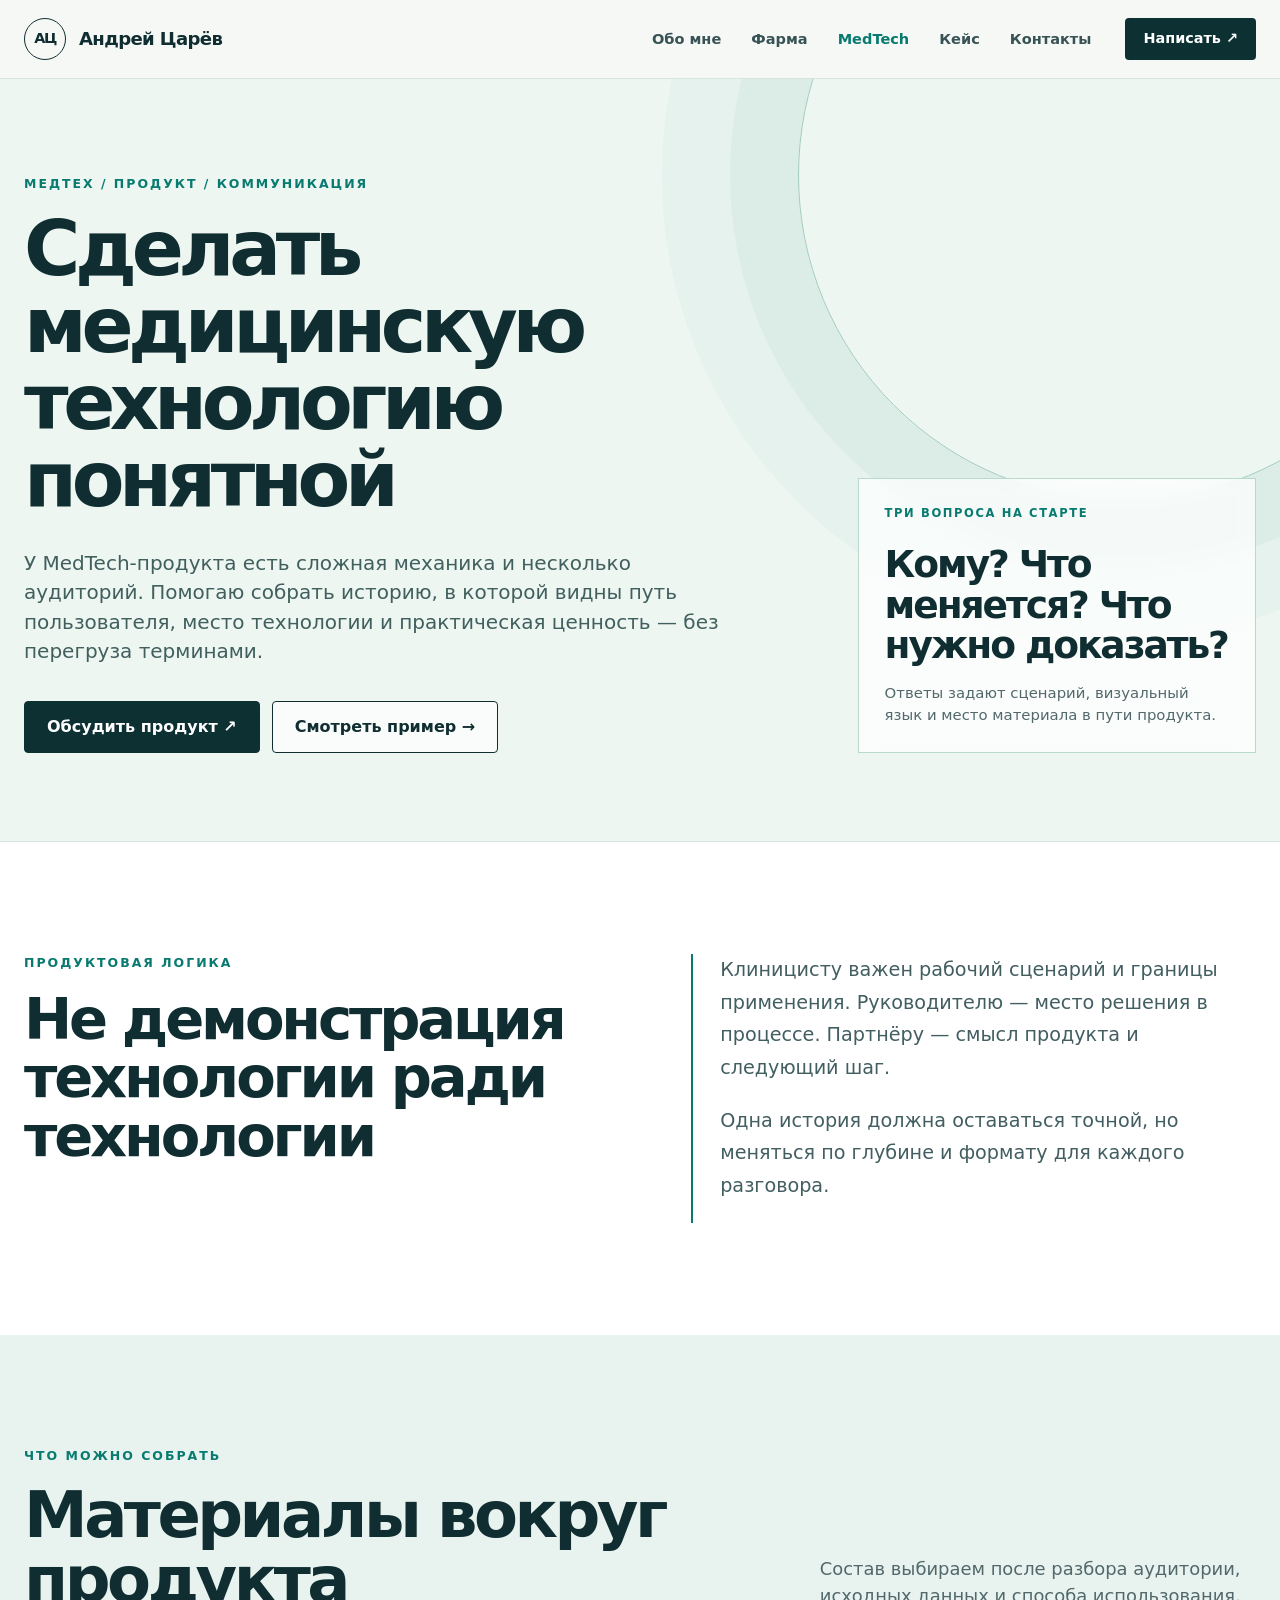
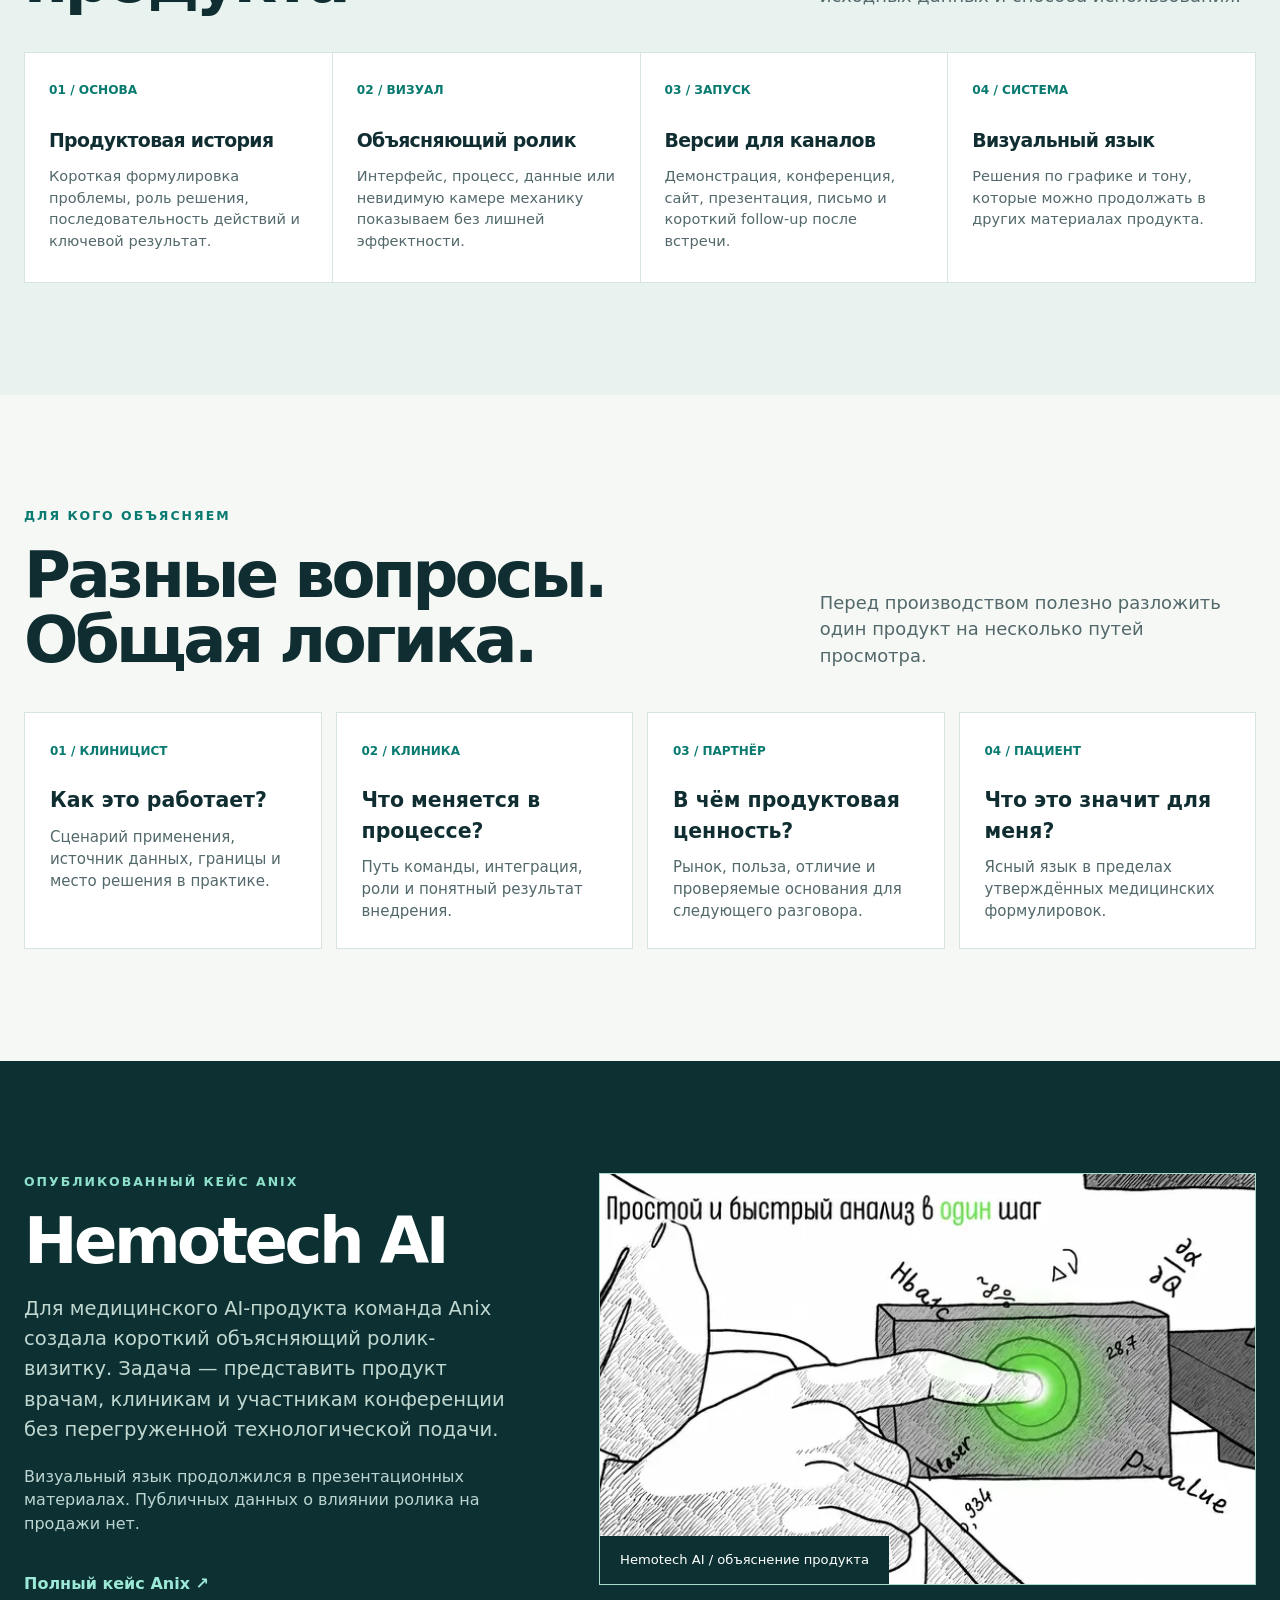
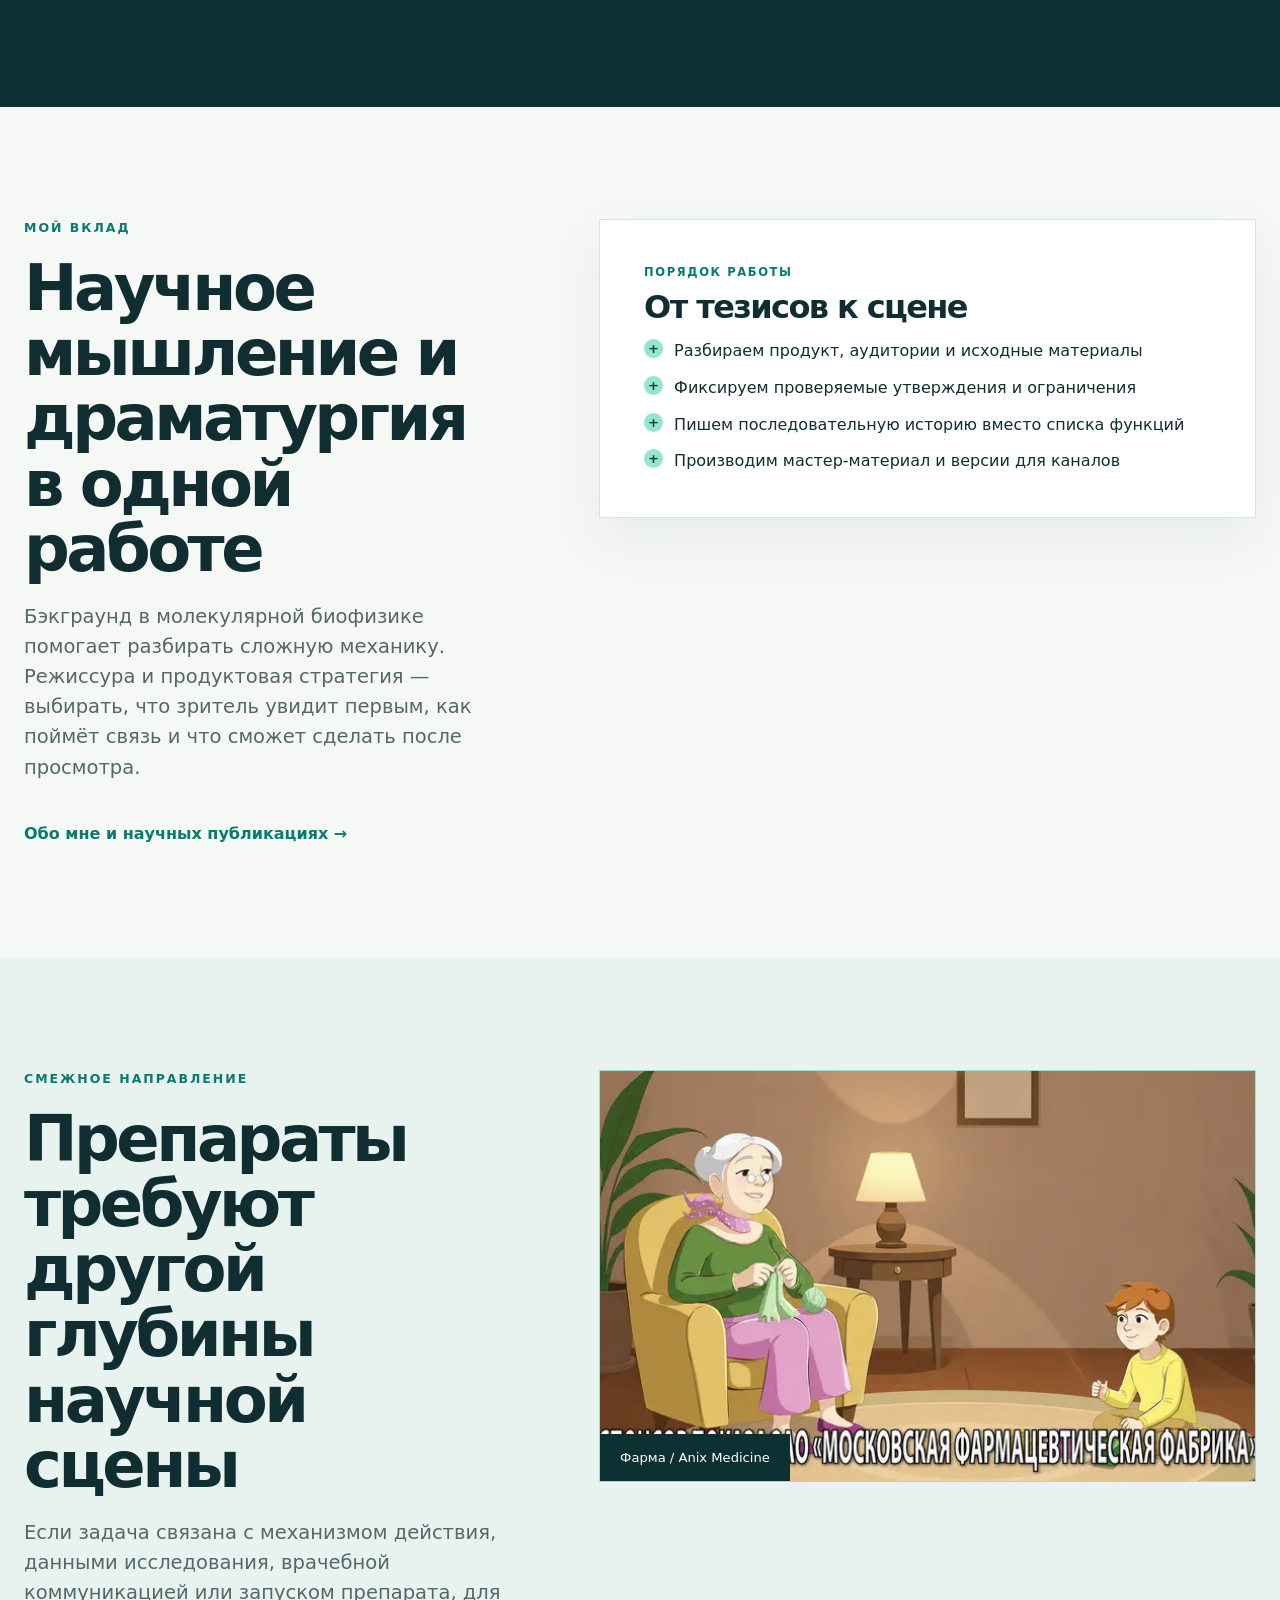
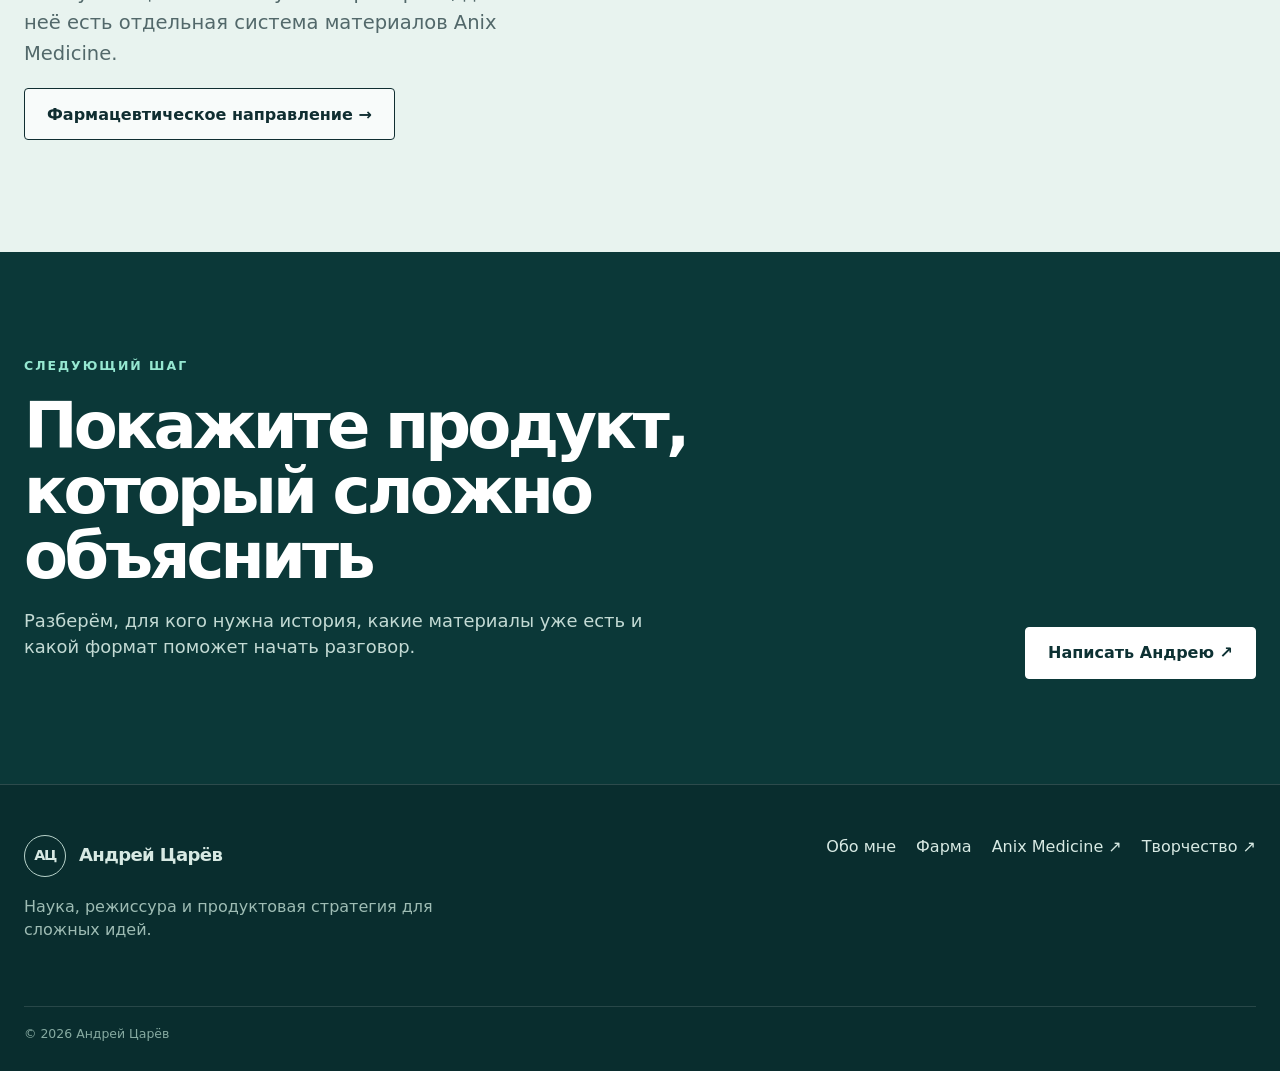
==== medtech/index.html @ 8cfdcb6a "deploy: 1b2433909bf0e7faa0292f297041fd1e0e8efaad" ====
<!doctype html>
<html lang="ru"><head><meta charset="utf-8"><meta name="viewport" content="width=device-width,initial-scale=1"><meta name="theme-color" content="#0d3133">
<title>MedTech: объяснить медицинский продукт — Андрей Царёв</title><meta name="description" content="Продуктовая история, научная точность и визуальная система для MedTech. Подход Андрея Царёва и кейс Hemotech AI в Anix."><link rel="canonical" href="https://tsarev2709.github.io/iptsarev/medtech/"><link rel="icon" type="image/svg+xml" href="../assets/favicon.svg"><link rel="stylesheet" href="../assets/site.css"><meta property="og:type" content="website"><meta property="og:locale" content="ru_RU"><meta property="og:title" content="MedTech: объяснить медицинский продукт — Андрей Царёв"><meta property="og:description" content="От технической механики к понятной истории для врачей, клиник и партнёров."><meta property="og:url" content="https://tsarev2709.github.io/iptsarev/medtech/"><meta property="og:image" content="https://tsarev2709.github.io/iptsarev/assets/hemotech.webp">
<script type="application/ld+json">{"@context":"https://schema.org","@type":"WebPage","name":"MedTech-продукты — Андрей Царёв","url":"https://tsarev2709.github.io/iptsarev/medtech/","about":{"@type":"Person","name":"Андрей Царёв"}}</script></head><body>
<a class="skip" href="#main">К содержанию</a><header class="site-header"><div class="container header-inner"><a class="brand" href="../" aria-label="Андрей Царёв — главная"><span class="brand-mark">АЦ</span><span>Андрей Царёв</span></a><nav class="site-nav" id="site-nav" aria-label="Основная навигация"><a href="../">Обо мне</a><a href="../pharma/">Фарма</a><a href="./" aria-current="page">MedTech</a><a href="#case">Кейс</a><a href="#contact">Контакты</a></nav><button class="menu-toggle" aria-expanded="false" aria-controls="site-nav" type="button">Меню</button><a class="header-contact" href="https://t.me/tsarev2709" target="_blank" rel="noopener noreferrer">Написать ↗</a></div></header>
<main id="main"><section class="page-hero"><div class="container page-hero-inner"><div><p class="eyebrow">Медтех / продукт / коммуникация</p><h1>Сделать медицинскую технологию понятной</h1><p class="lead">У MedTech-продукта есть сложная механика и несколько аудиторий. Помогаю собрать историю, в которой видны путь пользователя, место технологии и практическая ценность — без перегруза терминами.</p><div class="actions"><a class="button button-primary" href="https://t.me/tsarev2709" target="_blank" rel="noopener noreferrer">Обсудить продукт ↗</a><a class="button button-secondary" href="#case">Смотреть пример →</a></div></div><aside class="hero-aside"><span>Три вопроса на старте</span><strong>Кому? Что меняется? Что нужно доказать?</strong><p>Ответы задают сценарий, визуальный язык и место материала в пути продукта.</p></aside></div></section>
<section class="section statement"><div class="container statement-grid"><div><p class="eyebrow">Продуктовая логика</p><h2 class="section-title">Не демонстрация технологии ради технологии</h2></div><div class="statement-copy"><p>Клиницисту важен рабочий сценарий и границы применения. Руководителю — место решения в процессе. Партнёру — смысл продукта и следующий шаг.</p><p>Одна история должна оставаться точной, но меняться по глубине и формату для каждого разговора.</p></div></div></section>
<section class="section science"><div class="container"><div class="section-head"><div><p class="eyebrow">Что можно собрать</p><h2 class="section-title">Материалы вокруг продукта</h2></div><p>Состав выбираем после разбора аудитории, исходных данных и способа использования.</p></div><div class="task-grid"><article class="task"><span>01 / ОСНОВА</span><h3>Продуктовая история</h3><p>Короткая формулировка проблемы, роль решения, последовательность действий и ключевой результат.</p></article><article class="task"><span>02 / ВИЗУАЛ</span><h3>Объясняющий ролик</h3><p>Интерфейс, процесс, данные или невидимую камере механику показываем без лишней эффектности.</p></article><article class="task"><span>03 / ЗАПУСК</span><h3>Версии для каналов</h3><p>Демонстрация, конференция, сайт, презентация, письмо и короткий follow-up после встречи.</p></article><article class="task"><span>04 / СИСТЕМА</span><h3>Визуальный язык</h3><p>Решения по графике и тону, которые можно продолжать в других материалах продукта.</p></article></div></div></section>
<section class="section"><div class="container"><div class="section-head"><div><p class="eyebrow">Для кого объясняем</p><h2 class="section-title">Разные вопросы. Общая логика.</h2></div><p>Перед производством полезно разложить один продукт на несколько путей просмотра.</p></div><div class="audience-grid"><article class="audience"><span>01 / КЛИНИЦИСТ</span><h3>Как это работает?</h3><p>Сценарий применения, источник данных, границы и место решения в практике.</p></article><article class="audience"><span>02 / КЛИНИКА</span><h3>Что меняется в процессе?</h3><p>Путь команды, интеграция, роли и понятный результат внедрения.</p></article><article class="audience"><span>03 / ПАРТНЁР</span><h3>В чём продуктовая ценность?</h3><p>Рынок, польза, отличие и проверяемые основания для следующего разговора.</p></article><article class="audience"><span>04 / ПАЦИЕНТ</span><h3>Что это значит для меня?</h3><p>Ясный язык в пределах утверждённых медицинских формулировок.</p></article></div></div></section>
<section class="section dark" id="case"><div class="container split"><div><p class="eyebrow">Опубликованный кейс Anix</p><h2 class="section-title">Hemotech AI</h2><p class="section-subtitle" style="color:#c1d8d1">Для медицинского AI-продукта команда Anix создала короткий объясняющий ролик-визитку. Задача — представить продукт врачам, клиникам и участникам конференции без перегруженной технологической подачи.</p><p class="muted">Визуальный язык продолжился в презентационных материалах. Публичных данных о влиянии ролика на продажи нет.</p><a class="text-link" style="color:#9de9d7" href="https://studio.anix-ai.pro/cases/hemotech-ai/" target="_blank" rel="noopener noreferrer">Полный кейс Anix ↗</a></div><div class="medtech-visual"><img src="../assets/hemotech.webp" width="1200" height="750" loading="lazy" alt="Кадр визуальной системы Hemotech AI"><span>Hemotech AI / объяснение продукта</span></div></div></section>
<section class="section"><div class="container split"><div><p class="eyebrow">Мой вклад</p><h2 class="section-title">Научное мышление и драматургия в одной работе</h2><p class="section-subtitle">Бэкграунд в молекулярной биофизике помогает разбирать сложную механику. Режиссура и продуктовая стратегия — выбирать, что зритель увидит первым, как поймёт связь и что сможет сделать после просмотра.</p><a class="text-link" href="../#science">Обо мне и научных публикациях →</a></div><div class="callout"><span class="mini-label">Порядок работы</span><h3>От тезисов к сцене</h3><ul class="check-list"><li>Разбираем продукт, аудитории и исходные материалы</li><li>Фиксируем проверяемые утверждения и ограничения</li><li>Пишем последовательную историю вместо списка функций</li><li>Производим мастер-материал и версии для каналов</li></ul></div></div></section>
<section class="section science"><div class="container split"><div><p class="eyebrow">Смежное направление</p><h2 class="section-title">Препараты требуют другой глубины научной сцены</h2><p class="section-subtitle">Если задача связана с механизмом действия, данными исследования, врачебной коммуникацией или запуском препарата, для неё есть отдельная система материалов Anix Medicine.</p><a class="button button-secondary" href="../pharma/">Фармацевтическое направление →</a></div><div class="medtech-visual"><img src="../assets/mosfarma.webp" width="1200" height="750" loading="lazy" alt="Визуальный материал проекта Мосфарма"><span>Фарма / Anix Medicine</span></div></div></section>
<section class="final" id="contact"><div class="container final-inner"><div><p class="eyebrow">Следующий шаг</p><h2>Покажите продукт, который сложно объяснить</h2><p>Разберём, для кого нужна история, какие материалы уже есть и какой формат поможет начать разговор.</p></div><div class="final-actions"><a class="button button-light" href="https://t.me/tsarev2709" target="_blank" rel="noopener noreferrer">Написать Андрею ↗</a></div></div></section></main>
<footer class="footer"><div class="container"><div class="footer-inner"><div><a class="brand" href="../"><span class="brand-mark">АЦ</span><span>Андрей Царёв</span></a><p>Наука, режиссура и продуктовая стратегия для сложных идей.</p></div><nav class="footer-links" aria-label="Ссылки в подвале"><a href="../">Обо мне</a><a href="../pharma/">Фарма</a><a href="https://studio.anix-ai.pro/medicine/" target="_blank" rel="noopener noreferrer">Anix Medicine ↗</a><a href="https://t.me/tsarev_creative" target="_blank" rel="noopener noreferrer">Творчество ↗</a></nav></div><div class="copyright">© 2026 Андрей Царёв</div></div></footer><script src="../assets/site.js" defer></script></body></html>
---- assets/site.css ----
:root{--ink:#102e31;--muted:#52686a;--line:#d7e4e0;--paper:#f6f8f5;--white:#fff;--teal:#087a70;--mint:#c8eee2;--deep:#0d3133;--aqua:#e6f6f0;--coral:#df795f;--width:1240px}
*{box-sizing:border-box}html{scroll-behavior:smooth}body{margin:0;background:var(--paper);color:var(--ink);font-family:Inter,ui-sans-serif,system-ui,-apple-system,BlinkMacSystemFont,"Segoe UI",sans-serif;line-height:1.48}a{color:inherit;text-decoration:none}button{font:inherit}img{display:block;max-width:100%}::selection{background:#a9e9d7;color:#123536}:focus-visible{outline:3px solid var(--teal);outline-offset:4px}
.container{width:min(calc(100% - 48px),var(--width));margin-inline:auto}.narrow{max-width:780px}.skip{position:absolute;left:-999px;top:12px;background:#fff;padding:12px;z-index:99}.skip:focus{left:12px}.eyebrow{margin:0 0 18px;color:var(--teal);font-size:.78rem;letter-spacing:.16em;text-transform:uppercase;font-weight:800}.muted{color:var(--muted)}.section{padding:112px 0}.section-head{display:grid;grid-template-columns:minmax(0,1.2fr) minmax(0,.7fr);gap:48px;align-items:end;margin-bottom:38px}.section-head p:last-child{margin:0 0 4px;color:var(--muted);font-size:1.12rem}.section-title{max-width:900px;margin:0;font-size:clamp(2.35rem,5vw,4.7rem);line-height:1.02;letter-spacing:-.055em;font-weight:740}.section-subtitle{max-width:790px;color:var(--muted);font-size:1.22rem;line-height:1.55}.mini-label{display:block;color:var(--teal);font-size:.72rem;font-weight:800;letter-spacing:.14em;text-transform:uppercase}.rule{border-top:1px solid var(--line)}
.site-header{position:sticky;top:0;z-index:20;background:rgba(246,248,245,.92);backdrop-filter:blur(18px);border-bottom:1px solid var(--line)}.header-inner{display:flex;align-items:center;gap:34px;min-height:78px}.brand{display:flex;align-items:center;gap:13px;min-width:225px;font-weight:750;letter-spacing:-.04em}.brand-mark{display:grid;place-items:center;width:42px;height:42px;border:1px solid var(--ink);border-radius:50%;font-size:.9rem;font-weight:800;letter-spacing:-.1em}.brand span:last-child{font-size:1.13rem}.site-nav{display:flex;align-items:center;gap:30px;margin-left:auto}.site-nav a{font-size:.91rem;font-weight:650;color:#385356}.site-nav a:hover,.site-nav a[aria-current="page"]{color:var(--teal)}.header-contact{display:inline-flex;align-items:center;justify-content:center;min-height:42px;padding:0 18px;border-radius:4px;background:var(--deep);color:#fff;font-size:.9rem;font-weight:700;white-space:nowrap;transition:background .2s,transform .2s}.header-contact:hover,.button-primary:hover{background:var(--teal);transform:translateY(-2px)}.menu-toggle{display:none;border:1px solid var(--line);background:#fff;border-radius:4px;min-height:42px;padding:0 14px;color:var(--ink);font-weight:700}
.hero{position:relative;overflow:hidden;background:linear-gradient(125deg,#f7faf7 0%,#edf6f1 100%);border-bottom:1px solid var(--line)}.hero::before,.grid-backdrop::before{content:"";position:absolute;inset:0;pointer-events:none;background-image:linear-gradient(rgba(8,122,112,.055) 1px,transparent 1px),linear-gradient(90deg,rgba(8,122,112,.055) 1px,transparent 1px);background-size:36px 36px;mask-image:linear-gradient(to right,transparent 10%,#000 100%)}.hero-layout{position:relative;display:grid;grid-template-columns:minmax(0,1.1fr) minmax(0,.9fr);gap:clamp(40px,6vw,92px);align-items:center;min-height:690px;padding-top:78px;padding-bottom:82px}.hero h1{max-width:760px;margin:0;font-size:clamp(3.55rem,6.4vw,6.25rem);line-height:.99;letter-spacing:-.075em;font-weight:750}.hero h1 em{color:var(--teal);font-style:normal}.hero-lead{max-width:675px;margin:32px 0 0;font-size:clamp(1.1rem,1.5vw,1.38rem);line-height:1.48;color:#385356}.actions{display:flex;flex-wrap:wrap;gap:12px;margin-top:34px}.button{display:inline-flex;align-items:center;justify-content:center;gap:10px;min-height:52px;padding:0 22px;border:1px solid var(--ink);border-radius:4px;font-weight:750;transition:background .2s,transform .2s,border-color .2s}.button-primary{background:var(--deep);border-color:var(--deep);color:#fff}.button-secondary{background:rgba(255,255,255,.72)}.button-secondary:hover{background:#fff;transform:translateY(-2px);border-color:var(--teal)}.button-light{background:#fff;border-color:#fff;color:var(--deep)}.button-light:hover{background:var(--mint);border-color:var(--mint)}.text-link{display:inline-flex;gap:9px;align-items:center;margin-top:20px;color:var(--teal);font-weight:780}.text-link:hover{text-decoration:underline;text-underline-offset:5px}.arrow{font-size:1.15em;line-height:1}
.portrait-wrap{position:relative;min-height:510px;padding:26px 26px 45px 0}.portrait-wrap::before{content:"";position:absolute;right:0;top:0;width:80%;height:80%;border:1px solid #8fbfb6;border-radius:50%}.portrait{position:relative;z-index:1;width:100%;height:510px;object-fit:cover;object-position:center 34%;filter:saturate(.78);border-radius:3px}.portrait-caption{position:absolute;z-index:2;right:-10px;bottom:8px;background:var(--deep);color:#fff;padding:13px 18px;font-size:.79rem;letter-spacing:.04em}.signal{position:absolute;z-index:3;left:-24px;top:62px;background:#e1f6ee;border:1px solid #bdddd4;padding:13px 18px;color:#14534e;font-size:.76rem;font-weight:800;letter-spacing:.12em;text-transform:uppercase;box-shadow:0 12px 26px #10373413}
.fact-strip{background:var(--deep);color:#fff}.fact-grid{display:grid;grid-template-columns:repeat(4,1fr)}.fact{padding:27px 24px;border-right:1px solid #ffffff2c}.fact:first-child{border-left:1px solid #ffffff2c}.fact strong{display:block;font-size:1.8rem;letter-spacing:-.06em;line-height:1.1}.fact span{display:block;margin-top:7px;color:#cee1dc;font-size:.84rem}
.statement{background:#fff}.statement-grid{display:grid;grid-template-columns:1fr 1fr;gap:8vw;align-items:start}.statement .section-title{font-size:clamp(2.5rem,4.5vw,4.45rem)}.statement-copy{border-left:2px solid var(--teal);padding-left:27px;color:#425e60;font-size:1.2rem;line-height:1.7}.statement-copy p{margin:0 0 20px}
.card-grid{display:grid;grid-template-columns:repeat(4,1fr);gap:14px}.card{display:flex;flex-direction:column;min-height:270px;padding:25px;border:1px solid var(--line);background:#fff}.card-icon{display:grid;place-items:center;width:42px;height:42px;border:1px solid #b7d9d0;color:var(--teal);border-radius:50%;font-family:Georgia,serif;font-size:1.3rem}.card h3{margin:40px 0 10px;font-size:1.33rem;letter-spacing:-.035em}.card p{margin:0;color:var(--muted);font-size:.96rem}.card:nth-child(2){background:#ebf6f1}.card:nth-child(3){background:#eef4f6}.card:nth-child(4){background:#f5f1ec}
.dark{background:var(--deep);color:#fff}.dark .eyebrow{color:#8fe0cb}.dark .section-title{color:#fff}.dark .section-head p:last-child,.dark .muted{color:#bdd5d0}.feature-grid{display:grid;grid-template-columns:repeat(3,1fr);gap:14px}.feature{position:relative;display:flex;flex-direction:column;min-height:300px;padding:28px;border:1px solid #ffffff33;background:#ffffff0b}.feature .num{color:#8fe0cb;font-size:.82rem;font-weight:800;letter-spacing:.12em}.feature h3{margin:auto 0 12px;font-size:1.7rem;line-height:1.12;letter-spacing:-.05em}.feature p{margin:0;color:#c4d8d4}.feature a{display:inline-flex;align-items:center;gap:8px;margin-top:20px;color:#9de9d7;font-weight:700}
.split{display:grid;grid-template-columns:minmax(0,.85fr) minmax(0,1.15fr);gap:7vw;align-items:start}.steps{margin:0;padding:0;list-style:none}.steps li{display:grid;grid-template-columns:95px 1fr;gap:20px;border-top:1px solid var(--line);padding:22px 0}.steps li:last-child{border-bottom:1px solid var(--line)}.steps .step-index{color:var(--teal);font-size:.78rem;font-weight:800;text-transform:uppercase}.steps h3{margin:0 0 7px;font-size:1.13rem}.steps p{margin:0;color:var(--muted)}
.science{background:#e8f3ef}.publication-list{display:grid;gap:0}.publication{display:grid;grid-template-columns:160px minmax(0,1fr) 30px;gap:16px;align-items:center;padding:18px 0;border-top:1px solid #bbd8d0}.publication:last-child{border-bottom:1px solid #bbd8d0}.publication span{font-size:.82rem;color:var(--teal);font-weight:700}.publication strong{font-size:.98rem;font-weight:650}.publication:hover strong{text-decoration:underline;text-underline-offset:3px}.photo-panel{display:grid;grid-template-columns:1fr 1fr;gap:14px}.photo-panel img{width:100%;height:320px;object-fit:cover;filter:saturate(.85)}.photo-panel figcaption{margin-top:9px;color:var(--muted);font-size:.78rem}.photo-panel figure{margin:0}
.callout{padding:44px;background:#fff;border:1px solid var(--line);box-shadow:0 20px 50px #163b3210}.callout h3{margin:9px 0 14px;font-size:2rem;line-height:1.1;letter-spacing:-.05em}.callout p{margin:0;color:var(--muted)}.pill-row{display:flex;flex-wrap:wrap;gap:8px;margin-top:22px}.pill{display:inline-flex;padding:7px 10px;border:1px solid #b9d7d1;border-radius:50px;background:#ffffff9c;color:#225c57;font-size:.78rem;font-weight:650}
.page-hero{position:relative;overflow:hidden;padding:96px 0 88px;background:#edf6f1;border-bottom:1px solid var(--line)}.page-hero::after{content:"";position:absolute;right:-170px;top:-230px;width:650px;height:650px;border:1px solid #a2ccc2;border-radius:50%;box-shadow:0 0 0 68px #a2ccc226,0 0 0 136px #a2ccc21a;pointer-events:none}.page-hero-inner{position:relative;z-index:1;display:grid;grid-template-columns:minmax(0,1.15fr) minmax(320px,.6fr);gap:70px;align-items:end}.page-hero h1{max-width:860px;margin:0;font-size:clamp(3.5rem,6vw,6.1rem);line-height:1;letter-spacing:-.07em}.page-hero p.lead{max-width:710px;margin:30px 0 0;font-size:1.25rem;color:#405f5d}.hero-aside{padding:26px;border:1px solid #b9d8ce;background:#ffffffb7;backdrop-filter:blur(8px)}.hero-aside span{display:block;margin-bottom:22px;color:var(--teal);font-size:.72rem;letter-spacing:.14em;font-weight:800;text-transform:uppercase}.hero-aside strong{display:block;font-size:2.35rem;line-height:1.07;letter-spacing:-.055em}.hero-aside p{margin:17px 0 0;color:var(--muted);font-size:.93rem}
.product-panel{display:grid;grid-template-columns:1.2fr .8fr;gap:14px}.product-main{padding:40px;background:var(--deep);color:#fff}.product-main h3{max-width:600px;margin:14px 0 26px;font-size:2.5rem;line-height:1.06;letter-spacing:-.055em}.check-list{display:grid;gap:13px;margin:0;padding:0;list-style:none}.check-list li{display:flex;gap:11px;align-items:start}.check-list li::before{content:"+";flex:none;display:grid;place-items:center;width:19px;height:19px;border-radius:50%;background:#96e5d0;color:#163f3b;font-size:.82rem;font-weight:900;line-height:1}.product-main .check-list{color:#def3ec}.product-side{display:grid;gap:14px}.metric-card{padding:27px;background:#e0f3ea;border:1px solid #b6ded0}.metric-card strong{display:block;margin:22px 0 8px;font-size:2.5rem;letter-spacing:-.06em}.metric-card p{margin:0;color:var(--muted)}.metric-card:last-child{background:#fff}
.price-grid{display:grid;grid-template-columns:repeat(3,1fr);gap:14px;margin-top:14px}.price-card{padding:25px;border:1px solid var(--line);background:#fff}.price-card span{display:block;color:var(--teal);font-size:.78rem;font-weight:800;letter-spacing:.12em;text-transform:uppercase}.price-card strong{display:block;margin:18px 0;font-size:1.8rem;letter-spacing:-.05em}.price-card p{margin:0;color:var(--muted)}.footnote{color:var(--muted);font-size:.81rem}
.task-grid{display:grid;grid-template-columns:repeat(4,1fr);gap:0;border-top:1px solid var(--line);border-left:1px solid var(--line)}.task{min-height:230px;padding:24px;border-right:1px solid var(--line);border-bottom:1px solid var(--line);background:#fff}.task span{color:var(--teal);font-size:.76rem;font-weight:800}.task h3{margin:27px 0 10px;font-size:1.18rem;letter-spacing:-.035em}.task p{margin:0;color:var(--muted);font-size:.91rem}
.case-grid{display:grid;grid-template-columns:repeat(2,1fr);gap:18px}.case{overflow:hidden;border:1px solid #ffffff39;background:#ffffff0b}.case img{width:100%;height:320px;object-fit:cover}.case-content{padding:28px}.case-content h3{margin:14px 0 12px;font-size:2rem;letter-spacing:-.05em}.case-content p{color:#cee0da}.case-content a{display:inline-flex;gap:8px;color:#9de9d7;font-weight:750}.case-note{font-size:.82rem;color:#accac2!important}
.medtech-visual{position:relative;min-height:410px;background:#d4eee4;border:1px solid #a9d9cc;overflow:hidden}.medtech-visual img{width:100%;height:410px;object-fit:cover;filter:saturate(.8)}.medtech-visual span{position:absolute;left:0;bottom:0;background:var(--deep);color:#fff;padding:14px 20px;font-size:.82rem}.audience-grid{display:grid;grid-template-columns:repeat(4,1fr);gap:14px}.audience{padding:25px;border:1px solid var(--line);background:#fff}.audience span{color:var(--teal);font-size:.75rem;font-weight:800}.audience h3{margin:24px 0 10px;font-size:1.28rem}.audience p{margin:0;color:var(--muted);font-size:.94rem}
.final{padding:105px 0;background:#0b3838;color:#fff}.final-inner{display:grid;grid-template-columns:1fr auto;gap:60px;align-items:end}.final h2{max-width:800px;margin:0;font-size:clamp(2.6rem,5vw,4.9rem);line-height:1.02;letter-spacing:-.06em}.final p:not(.eyebrow){max-width:670px;color:#c3dad4;font-size:1.12rem}.final .eyebrow{color:#96e8d1}.final-actions{display:flex;flex-wrap:wrap;gap:12px}
.footer{padding:50px 0 28px;background:#092d2e;color:#d7e9e3;border-top:1px solid #ffffff25}.footer-inner{display:grid;grid-template-columns:1fr 1fr;gap:50px}.footer .brand-mark{border-color:#b8d3cb}.footer .brand{margin-bottom:18px}.footer p{max-width:420px;color:#9ebcb4}.footer-links{display:flex;gap:20px;flex-wrap:wrap;align-content:start;justify-content:flex-end}.footer-links a:hover{color:#9de9d7}.copyright{margin-top:48px;padding-top:18px;border-top:1px solid #ffffff20;color:#86aaa1;font-size:.78rem}
@media(max-width:1000px){.container{width:min(calc(100% - 40px),var(--width))}.hero-layout{grid-template-columns:1fr .85fr;gap:30px}.hero h1{font-size:clamp(3.3rem,6vw,5rem)}.portrait{height:430px}.portrait-wrap{min-height:430px}.card-grid,.task-grid{grid-template-columns:repeat(2,1fr)}.feature-grid{grid-template-columns:repeat(2,1fr)}.section{padding:80px 0}.site-nav{gap:16px}.brand{min-width:auto}}
@media(max-width:760px){.container{width:min(calc(100% - 32px),var(--width))}.header-inner{min-height:68px;gap:12px}.brand{margin-right:auto}.brand span:last-child{font-size:1rem}.site-nav{display:none;position:absolute;left:0;right:0;top:68px;flex-direction:column;align-items:stretch;gap:0;margin:0;padding:12px 16px 20px;background:#f6f8f5;border-bottom:1px solid var(--line);box-shadow:0 20px 30px #143a3520}.site-nav[data-open="true"]{display:flex}.site-nav a{padding:12px 4px}.menu-toggle{display:block}.header-contact{display:none}.hero-layout,.page-hero-inner,.section-head,.statement-grid,.split,.product-panel,.final-inner,.footer-inner{grid-template-columns:1fr}.hero-layout{min-height:0;padding:65px 0 45px}.hero h1,.page-hero h1{font-size:clamp(3.2rem,11vw,5rem)}.hero-lead{margin-top:23px}.portrait-wrap{margin-top:22px;padding:12px 12px 24px 0;min-height:0}.portrait{height:430px}.signal{left:0;top:34px}.portrait-caption{right:0;bottom:3px}.fact-grid{grid-template-columns:repeat(2,1fr)}.fact{border-bottom:1px solid #ffffff2c}.section{padding:72px 0}.section-head{gap:14px}.section-title{font-size:clamp(2.35rem,8vw,3.6rem)}.statement-grid{gap:28px}.card-grid,.feature-grid,.audience-grid,.case-grid,.price-grid{grid-template-columns:1fr 1fr}.page-hero{padding:66px 0}.page-hero-inner{gap:32px}.page-hero::after{width:420px;height:420px;right:-270px}.hero-aside{max-width:460px}.photo-panel img{height:220px}.final-inner{gap:24px}.footer-links{justify-content:flex-start}.publication{grid-template-columns:1fr 26px;gap:5px}.publication span{grid-column:1/-1}.publication strong{grid-column:1}.publication .arrow{grid-column:2;grid-row:2}}
@media(max-width:520px){.hero h1,.page-hero h1{font-size:clamp(2.8rem,12vw,3.6rem)}.portrait{height:350px}.fact{padding:22px 12px}.fact strong{font-size:1.42rem}.fact span{font-size:.75rem}.card-grid,.feature-grid,.task-grid,.audience-grid,.case-grid,.price-grid,.photo-panel{grid-template-columns:1fr}.feature{min-height:240px}.task{min-height:0}.case img{height:225px}.product-main{padding:27px}.product-main h3{font-size:2rem}.steps li{grid-template-columns:65px 1fr;gap:12px}.callout{padding:27px}.button{width:100%}.actions,.final-actions{width:100%}.portrait-caption{font-size:.68rem}.site-header .brand-mark{width:37px;height:37px}.medtech-visual,.medtech-visual img{min-height:0;height:260px}}
@media(prefers-reduced-motion:reduce){html{scroll-behavior:auto}*,*::before,*::after{transition-duration:.01ms!important;animation-duration:.01ms!important}}

.format-grid{grid-template-columns:repeat(3,1fr)}
@media(max-width:760px){.format-grid{grid-template-columns:repeat(2,1fr)}}
@media(max-width:520px){.format-grid{grid-template-columns:1fr}}
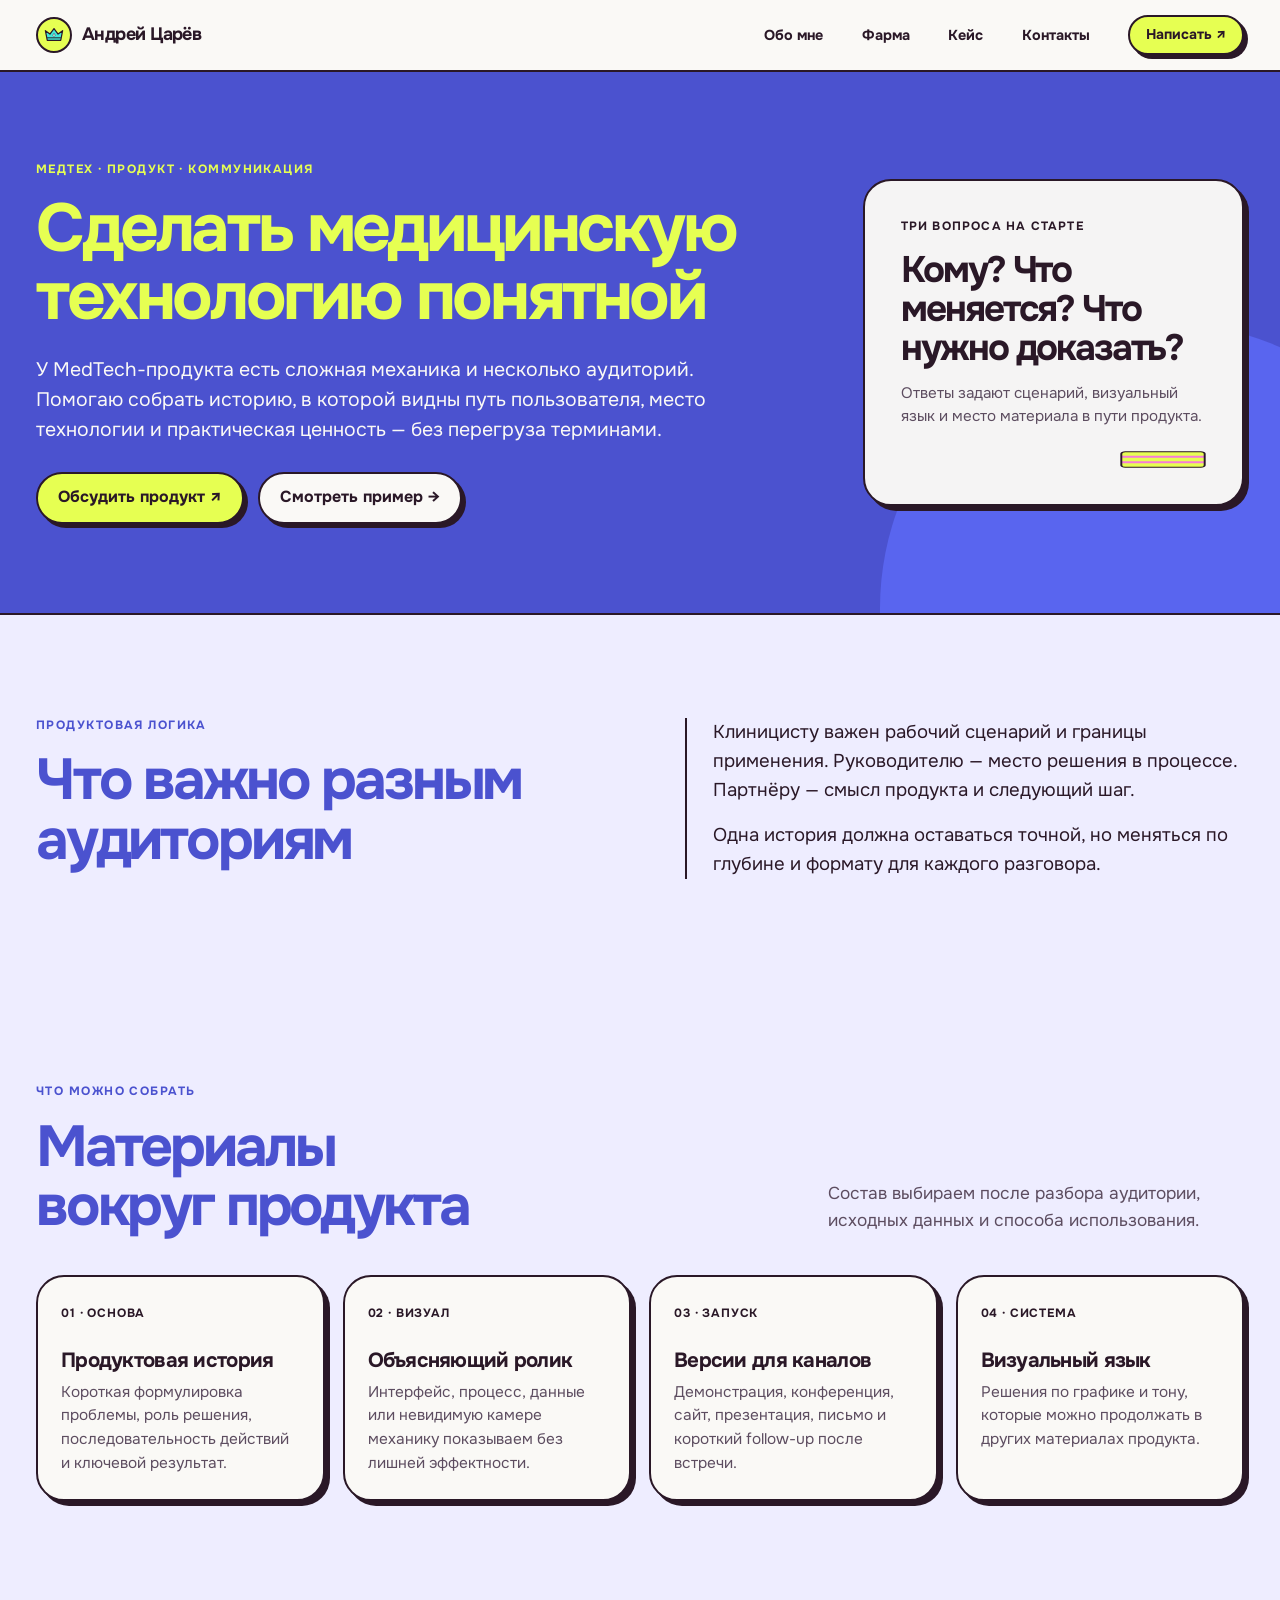
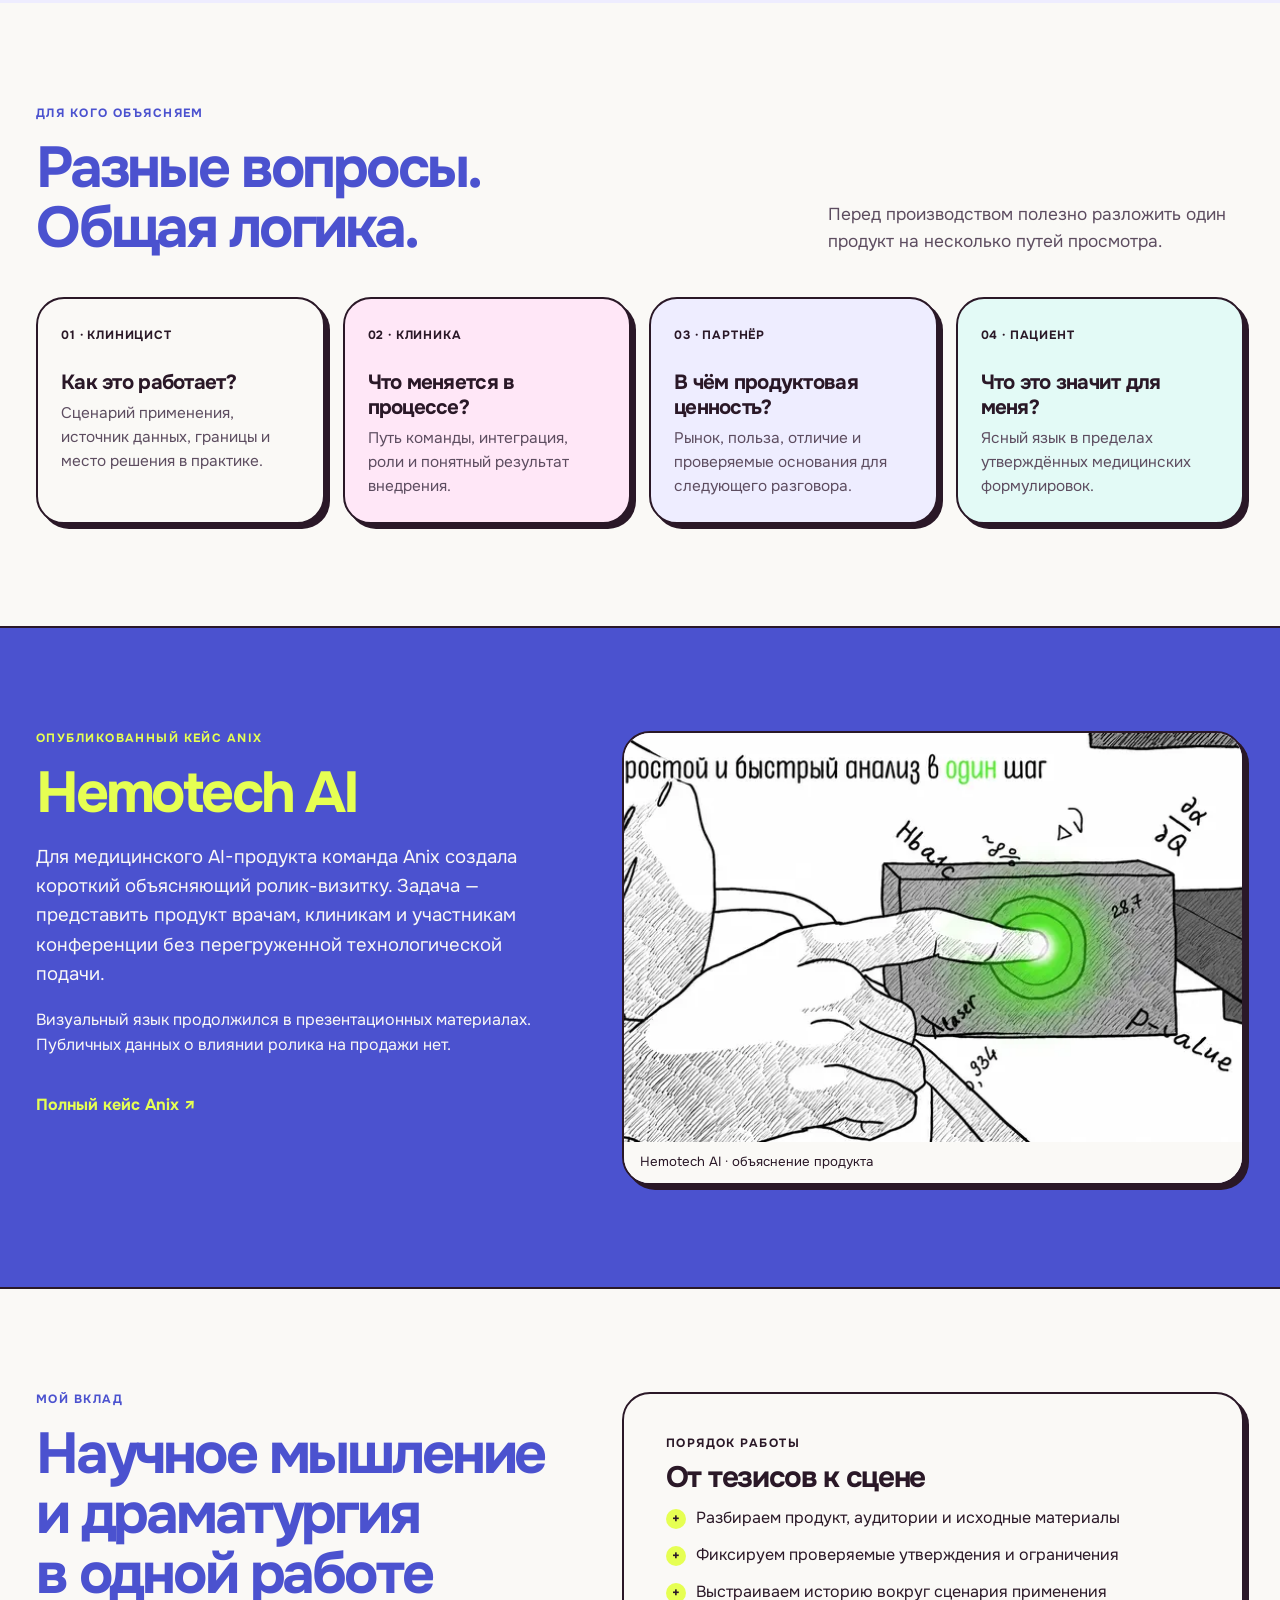
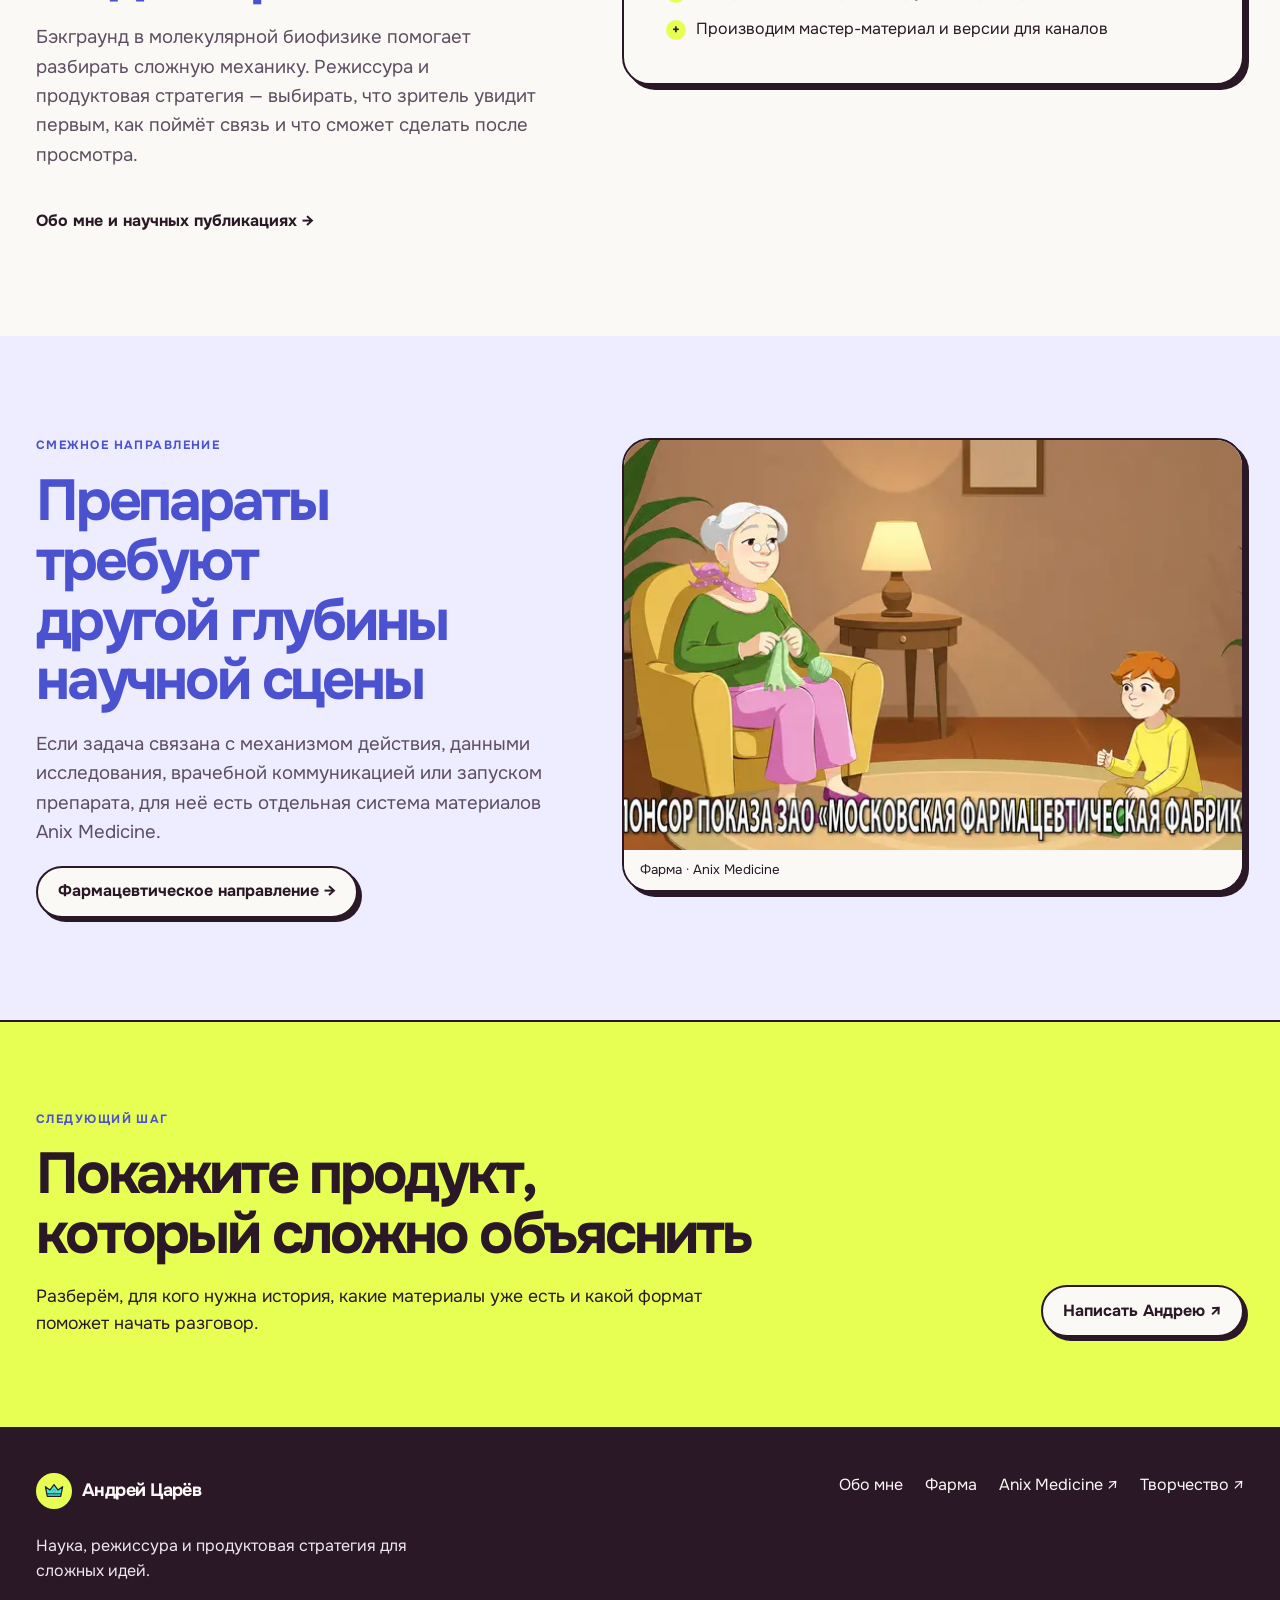
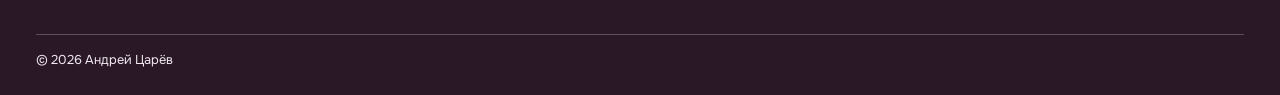
==== commit f3d80356: "deploy: 1263b97c30ee213cc7358975a9334a9fdb5faedd" ====
--- a/medtech/index.html
+++ b/medtech/index.html
@@ -1,14 +1,14 @@
 <!doctype html>
-<html lang="ru"><head><meta charset="utf-8"><meta name="viewport" content="width=device-width,initial-scale=1"><meta name="theme-color" content="#0d3133">
+<html lang="ru"><head><meta charset="utf-8"><meta name="viewport" content="width=device-width,initial-scale=1"><meta name="theme-color" content="#4b52cf">
 <title>MedTech: объяснить медицинский продукт — Андрей Царёв</title><meta name="description" content="Продуктовая история, научная точность и визуальная система для MedTech. Подход Андрея Царёва и кейс Hemotech AI в Anix."><link rel="canonical" href="https://tsarev2709.github.io/iptsarev/medtech/"><link rel="icon" type="image/svg+xml" href="../assets/favicon.svg"><link rel="stylesheet" href="../assets/site.css"><meta property="og:type" content="website"><meta property="og:locale" content="ru_RU"><meta property="og:title" content="MedTech: объяснить медицинский продукт — Андрей Царёв"><meta property="og:description" content="От технической механики к понятной истории для врачей, клиник и партнёров."><meta property="og:url" content="https://tsarev2709.github.io/iptsarev/medtech/"><meta property="og:image" content="https://tsarev2709.github.io/iptsarev/assets/hemotech.webp">
 <script type="application/ld+json">{"@context":"https://schema.org","@type":"WebPage","name":"MedTech-продукты — Андрей Царёв","url":"https://tsarev2709.github.io/iptsarev/medtech/","about":{"@type":"Person","name":"Андрей Царёв"}}</script></head><body>
-<a class="skip" href="#main">К содержанию</a><header class="site-header"><div class="container header-inner"><a class="brand" href="../" aria-label="Андрей Царёв — главная"><span class="brand-mark">АЦ</span><span>Андрей Царёв</span></a><nav class="site-nav" id="site-nav" aria-label="Основная навигация"><a href="../">Обо мне</a><a href="../pharma/">Фарма</a><a href="./" aria-current="page">MedTech</a><a href="#case">Кейс</a><a href="#contact">Контакты</a></nav><button class="menu-toggle" aria-expanded="false" aria-controls="site-nav" type="button">Меню</button><a class="header-contact" href="https://t.me/tsarev2709" target="_blank" rel="noopener noreferrer">Написать ↗</a></div></header>
-<main id="main"><section class="page-hero"><div class="container page-hero-inner"><div><p class="eyebrow">Медтех / продукт / коммуникация</p><h1>Сделать медицинскую технологию понятной</h1><p class="lead">У MedTech-продукта есть сложная механика и несколько аудиторий. Помогаю собрать историю, в которой видны путь пользователя, место технологии и практическая ценность — без перегруза терминами.</p><div class="actions"><a class="button button-primary" href="https://t.me/tsarev2709" target="_blank" rel="noopener noreferrer">Обсудить продукт ↗</a><a class="button button-secondary" href="#case">Смотреть пример →</a></div></div><aside class="hero-aside"><span>Три вопроса на старте</span><strong>Кому? Что меняется? Что нужно доказать?</strong><p>Ответы задают сценарий, визуальный язык и место материала в пути продукта.</p></aside></div></section>
-<section class="section statement"><div class="container statement-grid"><div><p class="eyebrow">Продуктовая логика</p><h2 class="section-title">Не демонстрация технологии ради технологии</h2></div><div class="statement-copy"><p>Клиницисту важен рабочий сценарий и границы применения. Руководителю — место решения в процессе. Партнёру — смысл продукта и следующий шаг.</p><p>Одна история должна оставаться точной, но меняться по глубине и формату для каждого разговора.</p></div></div></section>
-<section class="section science"><div class="container"><div class="section-head"><div><p class="eyebrow">Что можно собрать</p><h2 class="section-title">Материалы вокруг продукта</h2></div><p>Состав выбираем после разбора аудитории, исходных данных и способа использования.</p></div><div class="task-grid"><article class="task"><span>01 / ОСНОВА</span><h3>Продуктовая история</h3><p>Короткая формулировка проблемы, роль решения, последовательность действий и ключевой результат.</p></article><article class="task"><span>02 / ВИЗУАЛ</span><h3>Объясняющий ролик</h3><p>Интерфейс, процесс, данные или невидимую камере механику показываем без лишней эффектности.</p></article><article class="task"><span>03 / ЗАПУСК</span><h3>Версии для каналов</h3><p>Демонстрация, конференция, сайт, презентация, письмо и короткий follow-up после встречи.</p></article><article class="task"><span>04 / СИСТЕМА</span><h3>Визуальный язык</h3><p>Решения по графике и тону, которые можно продолжать в других материалах продукта.</p></article></div></div></section>
-<section class="section"><div class="container"><div class="section-head"><div><p class="eyebrow">Для кого объясняем</p><h2 class="section-title">Разные вопросы. Общая логика.</h2></div><p>Перед производством полезно разложить один продукт на несколько путей просмотра.</p></div><div class="audience-grid"><article class="audience"><span>01 / КЛИНИЦИСТ</span><h3>Как это работает?</h3><p>Сценарий применения, источник данных, границы и место решения в практике.</p></article><article class="audience"><span>02 / КЛИНИКА</span><h3>Что меняется в процессе?</h3><p>Путь команды, интеграция, роли и понятный результат внедрения.</p></article><article class="audience"><span>03 / ПАРТНЁР</span><h3>В чём продуктовая ценность?</h3><p>Рынок, польза, отличие и проверяемые основания для следующего разговора.</p></article><article class="audience"><span>04 / ПАЦИЕНТ</span><h3>Что это значит для меня?</h3><p>Ясный язык в пределах утверждённых медицинских формулировок.</p></article></div></div></section>
-<section class="section dark" id="case"><div class="container split"><div><p class="eyebrow">Опубликованный кейс Anix</p><h2 class="section-title">Hemotech AI</h2><p class="section-subtitle" style="color:#c1d8d1">Для медицинского AI-продукта команда Anix создала короткий объясняющий ролик-визитку. Задача — представить продукт врачам, клиникам и участникам конференции без перегруженной технологической подачи.</p><p class="muted">Визуальный язык продолжился в презентационных материалах. Публичных данных о влиянии ролика на продажи нет.</p><a class="text-link" style="color:#9de9d7" href="https://studio.anix-ai.pro/cases/hemotech-ai/" target="_blank" rel="noopener noreferrer">Полный кейс Anix ↗</a></div><div class="medtech-visual"><img src="../assets/hemotech.webp" width="1200" height="750" loading="lazy" alt="Кадр визуальной системы Hemotech AI"><span>Hemotech AI / объяснение продукта</span></div></div></section>
-<section class="section"><div class="container split"><div><p class="eyebrow">Мой вклад</p><h2 class="section-title">Научное мышление и драматургия в одной работе</h2><p class="section-subtitle">Бэкграунд в молекулярной биофизике помогает разбирать сложную механику. Режиссура и продуктовая стратегия — выбирать, что зритель увидит первым, как поймёт связь и что сможет сделать после просмотра.</p><a class="text-link" href="../#science">Обо мне и научных публикациях →</a></div><div class="callout"><span class="mini-label">Порядок работы</span><h3>От тезисов к сцене</h3><ul class="check-list"><li>Разбираем продукт, аудитории и исходные материалы</li><li>Фиксируем проверяемые утверждения и ограничения</li><li>Пишем последовательную историю вместо списка функций</li><li>Производим мастер-материал и версии для каналов</li></ul></div></div></section>
-<section class="section science"><div class="container split"><div><p class="eyebrow">Смежное направление</p><h2 class="section-title">Препараты требуют другой глубины научной сцены</h2><p class="section-subtitle">Если задача связана с механизмом действия, данными исследования, врачебной коммуникацией или запуском препарата, для неё есть отдельная система материалов Anix Medicine.</p><a class="button button-secondary" href="../pharma/">Фармацевтическое направление →</a></div><div class="medtech-visual"><img src="../assets/mosfarma.webp" width="1200" height="750" loading="lazy" alt="Визуальный материал проекта Мосфарма"><span>Фарма / Anix Medicine</span></div></div></section>
+<a class="skip" href="#main">К содержанию</a><header class="site-header"><div class="container header-inner"><a class="brand" href="../" aria-label="Андрей Царёв — главная"><span class="brand-mark" aria-hidden="true"></span><span>Андрей Царёв</span></a><nav class="site-nav" id="site-nav" aria-label="Основная навигация"><a href="../">Обо мне</a><a href="../pharma/">Фарма</a><a href="#case">Кейс</a><a href="#contact">Контакты</a></nav><button class="menu-toggle" aria-expanded="false" aria-controls="site-nav" type="button">Меню</button><a class="header-contact" href="https://t.me/tsarev2709" target="_blank" rel="noopener noreferrer">Написать ↗</a></div></header>
+<main id="main"><section class="page-hero"><div class="container page-hero-inner"><div><p class="eyebrow">Медтех · продукт · коммуникация</p><h1>Сделать медицинскую технологию понятной</h1><p class="lead">У MedTech-продукта есть сложная механика и несколько аудиторий. Помогаю собрать историю, в которой видны путь пользователя, место технологии и практическая ценность — без перегруза терминами.</p><div class="actions"><a class="button button-primary" href="https://t.me/tsarev2709" target="_blank" rel="noopener noreferrer">Обсудить продукт ↗</a><a class="button button-secondary" href="#case">Смотреть пример →</a></div></div><aside class="hero-aside"><span>Три вопроса на старте</span><strong>Кому? Что меняется? Что нужно доказать?</strong><p>Ответы задают сценарий, визуальный язык и место материала в пути продукта.</p></aside></div></section>
+<section class="section statement"><div class="container statement-grid"><div><p class="eyebrow">Продуктовая логика</p><h2 class="section-title">Что важно разным аудиториям</h2></div><div class="statement-copy"><p>Клиницисту важен рабочий сценарий и границы применения. Руководителю — место решения в процессе. Партнёру — смысл продукта и следующий шаг.</p><p>Одна история должна оставаться точной, но меняться по глубине и формату для каждого разговора.</p></div></div></section>
+<section class="section science"><div class="container"><div class="section-head"><div><p class="eyebrow">Что можно собрать</p><h2 class="section-title">Материалы вокруг продукта</h2></div><p>Состав выбираем после разбора аудитории, исходных данных и способа использования.</p></div><div class="task-grid"><article class="task"><span>01 · ОСНОВА</span><h3>Продуктовая история</h3><p>Короткая формулировка проблемы, роль решения, последовательность действий и ключевой результат.</p></article><article class="task"><span>02 · ВИЗУАЛ</span><h3>Объясняющий ролик</h3><p>Интерфейс, процесс, данные или невидимую камере механику показываем без лишней эффектности.</p></article><article class="task"><span>03 · ЗАПУСК</span><h3>Версии для каналов</h3><p>Демонстрация, конференция, сайт, презентация, письмо и короткий follow-up после встречи.</p></article><article class="task"><span>04 · СИСТЕМА</span><h3>Визуальный язык</h3><p>Решения по графике и тону, которые можно продолжать в других материалах продукта.</p></article></div></div></section>
+<section class="section"><div class="container"><div class="section-head"><div><p class="eyebrow">Для кого объясняем</p><h2 class="section-title">Разные вопросы. Общая логика.</h2></div><p>Перед производством полезно разложить один продукт на несколько путей просмотра.</p></div><div class="audience-grid"><article class="audience"><span>01 · КЛИНИЦИСТ</span><h3>Как это работает?</h3><p>Сценарий применения, источник данных, границы и место решения в практике.</p></article><article class="audience"><span>02 · КЛИНИКА</span><h3>Что меняется в процессе?</h3><p>Путь команды, интеграция, роли и понятный результат внедрения.</p></article><article class="audience"><span>03 · ПАРТНЁР</span><h3>В чём продуктовая ценность?</h3><p>Рынок, польза, отличие и проверяемые основания для следующего разговора.</p></article><article class="audience"><span>04 · ПАЦИЕНТ</span><h3>Что это значит для меня?</h3><p>Ясный язык в пределах утверждённых медицинских формулировок.</p></article></div></div></section>
+<section class="section dark" id="case"><div class="container split"><div><p class="eyebrow">Опубликованный кейс Anix</p><h2 class="section-title">Hemotech AI</h2><p class="section-subtitle">Для медицинского AI-продукта команда Anix создала короткий объясняющий ролик-визитку. Задача — представить продукт врачам, клиникам и участникам конференции без перегруженной технологической подачи.</p><p class="muted">Визуальный язык продолжился в презентационных материалах. Публичных данных о влиянии ролика на продажи нет.</p><a class="text-link" href="https://studio.anix-ai.pro/cases/hemotech-ai/" target="_blank" rel="noopener noreferrer">Полный кейс Anix ↗</a></div><div class="medtech-visual"><img src="../assets/hemotech.webp" width="1200" height="750" loading="lazy" alt="Кадр визуальной системы Hemotech AI"><span>Hemotech AI · объяснение продукта</span></div></div></section>
+<section class="section"><div class="container split"><div><p class="eyebrow">Мой вклад</p><h2 class="section-title">Научное мышление и драматургия в одной работе</h2><p class="section-subtitle">Бэкграунд в молекулярной биофизике помогает разбирать сложную механику. Режиссура и продуктовая стратегия — выбирать, что зритель увидит первым, как поймёт связь и что сможет сделать после просмотра.</p><a class="text-link" href="../#science">Обо мне и научных публикациях →</a></div><div class="callout"><span class="mini-label">Порядок работы</span><h3>От тезисов к сцене</h3><ul class="check-list"><li>Разбираем продукт, аудитории и исходные материалы</li><li>Фиксируем проверяемые утверждения и ограничения</li><li>Выстраиваем историю вокруг сценария применения</li><li>Производим мастер-материал и версии для каналов</li></ul></div></div></section>
+<section class="section science"><div class="container split"><div><p class="eyebrow">Смежное направление</p><h2 class="section-title">Препараты требуют другой глубины научной сцены</h2><p class="section-subtitle">Если задача связана с механизмом действия, данными исследования, врачебной коммуникацией или запуском препарата, для неё есть отдельная система материалов Anix Medicine.</p><a class="button button-secondary" href="../pharma/">Фармацевтическое направление →</a></div><div class="medtech-visual"><img src="../assets/mosfarma.webp" width="1200" height="750" loading="lazy" alt="Визуальный материал проекта Мосфарма"><span>Фарма · Anix Medicine</span></div></div></section>
 <section class="final" id="contact"><div class="container final-inner"><div><p class="eyebrow">Следующий шаг</p><h2>Покажите продукт, который сложно объяснить</h2><p>Разберём, для кого нужна история, какие материалы уже есть и какой формат поможет начать разговор.</p></div><div class="final-actions"><a class="button button-light" href="https://t.me/tsarev2709" target="_blank" rel="noopener noreferrer">Написать Андрею ↗</a></div></div></section></main>
-<footer class="footer"><div class="container"><div class="footer-inner"><div><a class="brand" href="../"><span class="brand-mark">АЦ</span><span>Андрей Царёв</span></a><p>Наука, режиссура и продуктовая стратегия для сложных идей.</p></div><nav class="footer-links" aria-label="Ссылки в подвале"><a href="../">Обо мне</a><a href="../pharma/">Фарма</a><a href="https://studio.anix-ai.pro/medicine/" target="_blank" rel="noopener noreferrer">Anix Medicine ↗</a><a href="https://t.me/tsarev_creative" target="_blank" rel="noopener noreferrer">Творчество ↗</a></nav></div><div class="copyright">© 2026 Андрей Царёв</div></div></footer><script src="../assets/site.js" defer></script></body></html>
+<footer class="footer"><div class="container"><div class="footer-inner"><div><a class="brand" href="../"><span class="brand-mark" aria-hidden="true"></span><span>Андрей Царёв</span></a><p>Наука, режиссура и продуктовая стратегия для сложных идей.</p></div><nav class="footer-links" aria-label="Ссылки в подвале"><a href="../">Обо мне</a><a href="../pharma/">Фарма</a><a href="https://studio.anix-ai.pro/medicine/" target="_blank" rel="noopener noreferrer">Anix Medicine ↗</a><a href="https://t.me/tsarev_creative" target="_blank" rel="noopener noreferrer">Творчество ↗</a></nav></div><div class="copyright">© 2026 Андрей Царёв</div></div></footer><script src="../assets/site.js" defer></script></body></html>
--- a/assets/site.css
+++ b/assets/site.css
@@ -1,29 +1,562 @@
-:root{--ink:#102e31;--muted:#52686a;--line:#d7e4e0;--paper:#f6f8f5;--white:#fff;--teal:#087a70;--mint:#c8eee2;--deep:#0d3133;--aqua:#e6f6f0;--coral:#df795f;--width:1240px}
-*{box-sizing:border-box}html{scroll-behavior:smooth}body{margin:0;background:var(--paper);color:var(--ink);font-family:Inter,ui-sans-serif,system-ui,-apple-system,BlinkMacSystemFont,"Segoe UI",sans-serif;line-height:1.48}a{color:inherit;text-decoration:none}button{font:inherit}img{display:block;max-width:100%}::selection{background:#a9e9d7;color:#123536}:focus-visible{outline:3px solid var(--teal);outline-offset:4px}
-.container{width:min(calc(100% - 48px),var(--width));margin-inline:auto}.narrow{max-width:780px}.skip{position:absolute;left:-999px;top:12px;background:#fff;padding:12px;z-index:99}.skip:focus{left:12px}.eyebrow{margin:0 0 18px;color:var(--teal);font-size:.78rem;letter-spacing:.16em;text-transform:uppercase;font-weight:800}.muted{color:var(--muted)}.section{padding:112px 0}.section-head{display:grid;grid-template-columns:minmax(0,1.2fr) minmax(0,.7fr);gap:48px;align-items:end;margin-bottom:38px}.section-head p:last-child{margin:0 0 4px;color:var(--muted);font-size:1.12rem}.section-title{max-width:900px;margin:0;font-size:clamp(2.35rem,5vw,4.7rem);line-height:1.02;letter-spacing:-.055em;font-weight:740}.section-subtitle{max-width:790px;color:var(--muted);font-size:1.22rem;line-height:1.55}.mini-label{display:block;color:var(--teal);font-size:.72rem;font-weight:800;letter-spacing:.14em;text-transform:uppercase}.rule{border-top:1px solid var(--line)}
-.site-header{position:sticky;top:0;z-index:20;background:rgba(246,248,245,.92);backdrop-filter:blur(18px);border-bottom:1px solid var(--line)}.header-inner{display:flex;align-items:center;gap:34px;min-height:78px}.brand{display:flex;align-items:center;gap:13px;min-width:225px;font-weight:750;letter-spacing:-.04em}.brand-mark{display:grid;place-items:center;width:42px;height:42px;border:1px solid var(--ink);border-radius:50%;font-size:.9rem;font-weight:800;letter-spacing:-.1em}.brand span:last-child{font-size:1.13rem}.site-nav{display:flex;align-items:center;gap:30px;margin-left:auto}.site-nav a{font-size:.91rem;font-weight:650;color:#385356}.site-nav a:hover,.site-nav a[aria-current="page"]{color:var(--teal)}.header-contact{display:inline-flex;align-items:center;justify-content:center;min-height:42px;padding:0 18px;border-radius:4px;background:var(--deep);color:#fff;font-size:.9rem;font-weight:700;white-space:nowrap;transition:background .2s,transform .2s}.header-contact:hover,.button-primary:hover{background:var(--teal);transform:translateY(-2px)}.menu-toggle{display:none;border:1px solid var(--line);background:#fff;border-radius:4px;min-height:42px;padding:0 14px;color:var(--ink);font-weight:700}
-.hero{position:relative;overflow:hidden;background:linear-gradient(125deg,#f7faf7 0%,#edf6f1 100%);border-bottom:1px solid var(--line)}.hero::before,.grid-backdrop::before{content:"";position:absolute;inset:0;pointer-events:none;background-image:linear-gradient(rgba(8,122,112,.055) 1px,transparent 1px),linear-gradient(90deg,rgba(8,122,112,.055) 1px,transparent 1px);background-size:36px 36px;mask-image:linear-gradient(to right,transparent 10%,#000 100%)}.hero-layout{position:relative;display:grid;grid-template-columns:minmax(0,1.1fr) minmax(0,.9fr);gap:clamp(40px,6vw,92px);align-items:center;min-height:690px;padding-top:78px;padding-bottom:82px}.hero h1{max-width:760px;margin:0;font-size:clamp(3.55rem,6.4vw,6.25rem);line-height:.99;letter-spacing:-.075em;font-weight:750}.hero h1 em{color:var(--teal);font-style:normal}.hero-lead{max-width:675px;margin:32px 0 0;font-size:clamp(1.1rem,1.5vw,1.38rem);line-height:1.48;color:#385356}.actions{display:flex;flex-wrap:wrap;gap:12px;margin-top:34px}.button{display:inline-flex;align-items:center;justify-content:center;gap:10px;min-height:52px;padding:0 22px;border:1px solid var(--ink);border-radius:4px;font-weight:750;transition:background .2s,transform .2s,border-color .2s}.button-primary{background:var(--deep);border-color:var(--deep);color:#fff}.button-secondary{background:rgba(255,255,255,.72)}.button-secondary:hover{background:#fff;transform:translateY(-2px);border-color:var(--teal)}.button-light{background:#fff;border-color:#fff;color:var(--deep)}.button-light:hover{background:var(--mint);border-color:var(--mint)}.text-link{display:inline-flex;gap:9px;align-items:center;margin-top:20px;color:var(--teal);font-weight:780}.text-link:hover{text-decoration:underline;text-underline-offset:5px}.arrow{font-size:1.15em;line-height:1}
-.portrait-wrap{position:relative;min-height:510px;padding:26px 26px 45px 0}.portrait-wrap::before{content:"";position:absolute;right:0;top:0;width:80%;height:80%;border:1px solid #8fbfb6;border-radius:50%}.portrait{position:relative;z-index:1;width:100%;height:510px;object-fit:cover;object-position:center 34%;filter:saturate(.78);border-radius:3px}.portrait-caption{position:absolute;z-index:2;right:-10px;bottom:8px;background:var(--deep);color:#fff;padding:13px 18px;font-size:.79rem;letter-spacing:.04em}.signal{position:absolute;z-index:3;left:-24px;top:62px;background:#e1f6ee;border:1px solid #bdddd4;padding:13px 18px;color:#14534e;font-size:.76rem;font-weight:800;letter-spacing:.12em;text-transform:uppercase;box-shadow:0 12px 26px #10373413}
-.fact-strip{background:var(--deep);color:#fff}.fact-grid{display:grid;grid-template-columns:repeat(4,1fr)}.fact{padding:27px 24px;border-right:1px solid #ffffff2c}.fact:first-child{border-left:1px solid #ffffff2c}.fact strong{display:block;font-size:1.8rem;letter-spacing:-.06em;line-height:1.1}.fact span{display:block;margin-top:7px;color:#cee1dc;font-size:.84rem}
-.statement{background:#fff}.statement-grid{display:grid;grid-template-columns:1fr 1fr;gap:8vw;align-items:start}.statement .section-title{font-size:clamp(2.5rem,4.5vw,4.45rem)}.statement-copy{border-left:2px solid var(--teal);padding-left:27px;color:#425e60;font-size:1.2rem;line-height:1.7}.statement-copy p{margin:0 0 20px}
-.card-grid{display:grid;grid-template-columns:repeat(4,1fr);gap:14px}.card{display:flex;flex-direction:column;min-height:270px;padding:25px;border:1px solid var(--line);background:#fff}.card-icon{display:grid;place-items:center;width:42px;height:42px;border:1px solid #b7d9d0;color:var(--teal);border-radius:50%;font-family:Georgia,serif;font-size:1.3rem}.card h3{margin:40px 0 10px;font-size:1.33rem;letter-spacing:-.035em}.card p{margin:0;color:var(--muted);font-size:.96rem}.card:nth-child(2){background:#ebf6f1}.card:nth-child(3){background:#eef4f6}.card:nth-child(4){background:#f5f1ec}
-.dark{background:var(--deep);color:#fff}.dark .eyebrow{color:#8fe0cb}.dark .section-title{color:#fff}.dark .section-head p:last-child,.dark .muted{color:#bdd5d0}.feature-grid{display:grid;grid-template-columns:repeat(3,1fr);gap:14px}.feature{position:relative;display:flex;flex-direction:column;min-height:300px;padding:28px;border:1px solid #ffffff33;background:#ffffff0b}.feature .num{color:#8fe0cb;font-size:.82rem;font-weight:800;letter-spacing:.12em}.feature h3{margin:auto 0 12px;font-size:1.7rem;line-height:1.12;letter-spacing:-.05em}.feature p{margin:0;color:#c4d8d4}.feature a{display:inline-flex;align-items:center;gap:8px;margin-top:20px;color:#9de9d7;font-weight:700}
-.split{display:grid;grid-template-columns:minmax(0,.85fr) minmax(0,1.15fr);gap:7vw;align-items:start}.steps{margin:0;padding:0;list-style:none}.steps li{display:grid;grid-template-columns:95px 1fr;gap:20px;border-top:1px solid var(--line);padding:22px 0}.steps li:last-child{border-bottom:1px solid var(--line)}.steps .step-index{color:var(--teal);font-size:.78rem;font-weight:800;text-transform:uppercase}.steps h3{margin:0 0 7px;font-size:1.13rem}.steps p{margin:0;color:var(--muted)}
-.science{background:#e8f3ef}.publication-list{display:grid;gap:0}.publication{display:grid;grid-template-columns:160px minmax(0,1fr) 30px;gap:16px;align-items:center;padding:18px 0;border-top:1px solid #bbd8d0}.publication:last-child{border-bottom:1px solid #bbd8d0}.publication span{font-size:.82rem;color:var(--teal);font-weight:700}.publication strong{font-size:.98rem;font-weight:650}.publication:hover strong{text-decoration:underline;text-underline-offset:3px}.photo-panel{display:grid;grid-template-columns:1fr 1fr;gap:14px}.photo-panel img{width:100%;height:320px;object-fit:cover;filter:saturate(.85)}.photo-panel figcaption{margin-top:9px;color:var(--muted);font-size:.78rem}.photo-panel figure{margin:0}
-.callout{padding:44px;background:#fff;border:1px solid var(--line);box-shadow:0 20px 50px #163b3210}.callout h3{margin:9px 0 14px;font-size:2rem;line-height:1.1;letter-spacing:-.05em}.callout p{margin:0;color:var(--muted)}.pill-row{display:flex;flex-wrap:wrap;gap:8px;margin-top:22px}.pill{display:inline-flex;padding:7px 10px;border:1px solid #b9d7d1;border-radius:50px;background:#ffffff9c;color:#225c57;font-size:.78rem;font-weight:650}
-.page-hero{position:relative;overflow:hidden;padding:96px 0 88px;background:#edf6f1;border-bottom:1px solid var(--line)}.page-hero::after{content:"";position:absolute;right:-170px;top:-230px;width:650px;height:650px;border:1px solid #a2ccc2;border-radius:50%;box-shadow:0 0 0 68px #a2ccc226,0 0 0 136px #a2ccc21a;pointer-events:none}.page-hero-inner{position:relative;z-index:1;display:grid;grid-template-columns:minmax(0,1.15fr) minmax(320px,.6fr);gap:70px;align-items:end}.page-hero h1{max-width:860px;margin:0;font-size:clamp(3.5rem,6vw,6.1rem);line-height:1;letter-spacing:-.07em}.page-hero p.lead{max-width:710px;margin:30px 0 0;font-size:1.25rem;color:#405f5d}.hero-aside{padding:26px;border:1px solid #b9d8ce;background:#ffffffb7;backdrop-filter:blur(8px)}.hero-aside span{display:block;margin-bottom:22px;color:var(--teal);font-size:.72rem;letter-spacing:.14em;font-weight:800;text-transform:uppercase}.hero-aside strong{display:block;font-size:2.35rem;line-height:1.07;letter-spacing:-.055em}.hero-aside p{margin:17px 0 0;color:var(--muted);font-size:.93rem}
-.product-panel{display:grid;grid-template-columns:1.2fr .8fr;gap:14px}.product-main{padding:40px;background:var(--deep);color:#fff}.product-main h3{max-width:600px;margin:14px 0 26px;font-size:2.5rem;line-height:1.06;letter-spacing:-.055em}.check-list{display:grid;gap:13px;margin:0;padding:0;list-style:none}.check-list li{display:flex;gap:11px;align-items:start}.check-list li::before{content:"+";flex:none;display:grid;place-items:center;width:19px;height:19px;border-radius:50%;background:#96e5d0;color:#163f3b;font-size:.82rem;font-weight:900;line-height:1}.product-main .check-list{color:#def3ec}.product-side{display:grid;gap:14px}.metric-card{padding:27px;background:#e0f3ea;border:1px solid #b6ded0}.metric-card strong{display:block;margin:22px 0 8px;font-size:2.5rem;letter-spacing:-.06em}.metric-card p{margin:0;color:var(--muted)}.metric-card:last-child{background:#fff}
-.price-grid{display:grid;grid-template-columns:repeat(3,1fr);gap:14px;margin-top:14px}.price-card{padding:25px;border:1px solid var(--line);background:#fff}.price-card span{display:block;color:var(--teal);font-size:.78rem;font-weight:800;letter-spacing:.12em;text-transform:uppercase}.price-card strong{display:block;margin:18px 0;font-size:1.8rem;letter-spacing:-.05em}.price-card p{margin:0;color:var(--muted)}.footnote{color:var(--muted);font-size:.81rem}
-.task-grid{display:grid;grid-template-columns:repeat(4,1fr);gap:0;border-top:1px solid var(--line);border-left:1px solid var(--line)}.task{min-height:230px;padding:24px;border-right:1px solid var(--line);border-bottom:1px solid var(--line);background:#fff}.task span{color:var(--teal);font-size:.76rem;font-weight:800}.task h3{margin:27px 0 10px;font-size:1.18rem;letter-spacing:-.035em}.task p{margin:0;color:var(--muted);font-size:.91rem}
-.case-grid{display:grid;grid-template-columns:repeat(2,1fr);gap:18px}.case{overflow:hidden;border:1px solid #ffffff39;background:#ffffff0b}.case img{width:100%;height:320px;object-fit:cover}.case-content{padding:28px}.case-content h3{margin:14px 0 12px;font-size:2rem;letter-spacing:-.05em}.case-content p{color:#cee0da}.case-content a{display:inline-flex;gap:8px;color:#9de9d7;font-weight:750}.case-note{font-size:.82rem;color:#accac2!important}
-.medtech-visual{position:relative;min-height:410px;background:#d4eee4;border:1px solid #a9d9cc;overflow:hidden}.medtech-visual img{width:100%;height:410px;object-fit:cover;filter:saturate(.8)}.medtech-visual span{position:absolute;left:0;bottom:0;background:var(--deep);color:#fff;padding:14px 20px;font-size:.82rem}.audience-grid{display:grid;grid-template-columns:repeat(4,1fr);gap:14px}.audience{padding:25px;border:1px solid var(--line);background:#fff}.audience span{color:var(--teal);font-size:.75rem;font-weight:800}.audience h3{margin:24px 0 10px;font-size:1.28rem}.audience p{margin:0;color:var(--muted);font-size:.94rem}
-.final{padding:105px 0;background:#0b3838;color:#fff}.final-inner{display:grid;grid-template-columns:1fr auto;gap:60px;align-items:end}.final h2{max-width:800px;margin:0;font-size:clamp(2.6rem,5vw,4.9rem);line-height:1.02;letter-spacing:-.06em}.final p:not(.eyebrow){max-width:670px;color:#c3dad4;font-size:1.12rem}.final .eyebrow{color:#96e8d1}.final-actions{display:flex;flex-wrap:wrap;gap:12px}
-.footer{padding:50px 0 28px;background:#092d2e;color:#d7e9e3;border-top:1px solid #ffffff25}.footer-inner{display:grid;grid-template-columns:1fr 1fr;gap:50px}.footer .brand-mark{border-color:#b8d3cb}.footer .brand{margin-bottom:18px}.footer p{max-width:420px;color:#9ebcb4}.footer-links{display:flex;gap:20px;flex-wrap:wrap;align-content:start;justify-content:flex-end}.footer-links a:hover{color:#9de9d7}.copyright{margin-top:48px;padding-top:18px;border-top:1px solid #ffffff20;color:#86aaa1;font-size:.78rem}
-@media(max-width:1000px){.container{width:min(calc(100% - 40px),var(--width))}.hero-layout{grid-template-columns:1fr .85fr;gap:30px}.hero h1{font-size:clamp(3.3rem,6vw,5rem)}.portrait{height:430px}.portrait-wrap{min-height:430px}.card-grid,.task-grid{grid-template-columns:repeat(2,1fr)}.feature-grid{grid-template-columns:repeat(2,1fr)}.section{padding:80px 0}.site-nav{gap:16px}.brand{min-width:auto}}
-@media(max-width:760px){.container{width:min(calc(100% - 32px),var(--width))}.header-inner{min-height:68px;gap:12px}.brand{margin-right:auto}.brand span:last-child{font-size:1rem}.site-nav{display:none;position:absolute;left:0;right:0;top:68px;flex-direction:column;align-items:stretch;gap:0;margin:0;padding:12px 16px 20px;background:#f6f8f5;border-bottom:1px solid var(--line);box-shadow:0 20px 30px #143a3520}.site-nav[data-open="true"]{display:flex}.site-nav a{padding:12px 4px}.menu-toggle{display:block}.header-contact{display:none}.hero-layout,.page-hero-inner,.section-head,.statement-grid,.split,.product-panel,.final-inner,.footer-inner{grid-template-columns:1fr}.hero-layout{min-height:0;padding:65px 0 45px}.hero h1,.page-hero h1{font-size:clamp(3.2rem,11vw,5rem)}.hero-lead{margin-top:23px}.portrait-wrap{margin-top:22px;padding:12px 12px 24px 0;min-height:0}.portrait{height:430px}.signal{left:0;top:34px}.portrait-caption{right:0;bottom:3px}.fact-grid{grid-template-columns:repeat(2,1fr)}.fact{border-bottom:1px solid #ffffff2c}.section{padding:72px 0}.section-head{gap:14px}.section-title{font-size:clamp(2.35rem,8vw,3.6rem)}.statement-grid{gap:28px}.card-grid,.feature-grid,.audience-grid,.case-grid,.price-grid{grid-template-columns:1fr 1fr}.page-hero{padding:66px 0}.page-hero-inner{gap:32px}.page-hero::after{width:420px;height:420px;right:-270px}.hero-aside{max-width:460px}.photo-panel img{height:220px}.final-inner{gap:24px}.footer-links{justify-content:flex-start}.publication{grid-template-columns:1fr 26px;gap:5px}.publication span{grid-column:1/-1}.publication strong{grid-column:1}.publication .arrow{grid-column:2;grid-row:2}}
-@media(max-width:520px){.hero h1,.page-hero h1{font-size:clamp(2.8rem,12vw,3.6rem)}.portrait{height:350px}.fact{padding:22px 12px}.fact strong{font-size:1.42rem}.fact span{font-size:.75rem}.card-grid,.feature-grid,.task-grid,.audience-grid,.case-grid,.price-grid,.photo-panel{grid-template-columns:1fr}.feature{min-height:240px}.task{min-height:0}.case img{height:225px}.product-main{padding:27px}.product-main h3{font-size:2rem}.steps li{grid-template-columns:65px 1fr;gap:12px}.callout{padding:27px}.button{width:100%}.actions,.final-actions{width:100%}.portrait-caption{font-size:.68rem}.site-header .brand-mark{width:37px;height:37px}.medtech-visual,.medtech-visual img{min-height:0;height:260px}}
-@media(prefers-reduced-motion:reduce){html{scroll-behavior:auto}*,*::before,*::after{transition-duration:.01ms!important;animation-duration:.01ms!important}}
-
-.format-grid{grid-template-columns:repeat(3,1fr)}
-@media(max-width:760px){.format-grid{grid-template-columns:repeat(2,1fr)}}
-@media(max-width:520px){.format-grid{grid-template-columns:1fr}}
+@font-face {
+  font-family: Onest;
+  src: url("./fonts/onest.ttf") format("truetype");
+  font-style: normal;
+  font-weight: 100 900;
+  font-display: swap;
+}
+
+@font-face {
+  font-family: "Marck Script";
+  src: url("./fonts/marck-script.ttf") format("truetype");
+  font-style: normal;
+  font-weight: 400;
+  font-display: swap;
+}
+
+:root {
+  --ink: #2a1827;
+  --paper: #faf9f6;
+  --card-paper: #f5f4f4;
+  --lime: #e6ff52;
+  --violet: #5965ef;
+  --deep-violet: #4b52cf;
+  --pink: #f67bd9;
+  --cuff: #42e9d9;
+  --lavender: #eeedff;
+  --rose: #ffe7f7;
+  --mint: #e3faf6;
+  --muted: #5d4d60;
+  --line: #d9d0d9;
+  --light-ink: #f0e7ef;
+  --radius: 28px;
+  --shadow: 5px 5px var(--ink);
+  --width: 1240px;
+  --body: Onest, system-ui, "Segoe UI", sans-serif;
+  --script: "Marck Script", "Segoe Print", Georgia, cursive;
+}
+
+* { box-sizing: border-box; }
+html { scroll-behavior: smooth; scroll-padding-top: 92px; }
+body { margin: 0; background: var(--paper); color: var(--ink); font: 400 1rem/1.55 var(--body); }
+a { color: inherit; text-decoration: none; }
+button { font: inherit; }
+img { display: block; max-width: 100%; }
+::selection { background: var(--lime); color: var(--ink); }
+:focus-visible { outline: 3px solid var(--ink); outline-offset: 4px; }
+.dark :focus-visible, .page-hero :focus-visible, .footer :focus-visible {
+  outline-color: var(--lime);
+}
+
+.container { width: min(calc(100% - 72px), var(--width)); margin-inline: auto; }
+.skip { position: fixed; left: -999px; top: 12px; background: var(--paper); padding: 12px; z-index: 99; }
+.skip:focus { left: 12px; }
+.eyebrow, .mini-label {
+  display: block;
+  color: var(--ink);
+  font-size: .75rem;
+  letter-spacing: .12em;
+  line-height: 1.3;
+  text-transform: uppercase;
+  font-weight: 700;
+}
+.eyebrow { margin: 0 0 18px; color: var(--deep-violet); }
+.mini-label { margin-bottom: 4px; }
+.muted { color: var(--muted); }
+.section { padding: clamp(68px, 8vw, 108px) 0; }
+.section-head {
+  display: grid;
+  grid-template-columns: minmax(0, 1.25fr) minmax(0, .7fr);
+  gap: 48px;
+  align-items: end;
+  margin-bottom: 38px;
+}
+.section-head > p { margin: 0 0 4px; color: var(--muted); font-size: 1.08rem; }
+.section-title {
+  max-width: 900px;
+  margin: 0;
+  color: var(--deep-violet);
+  font-size: clamp(2.2rem, 4.5vw, 4.1rem);
+  line-height: 1.04;
+  letter-spacing: -.055em;
+  font-weight: 700;
+  text-wrap: balance;
+}
+.section-subtitle { max-width: 790px; color: var(--muted); font-size: 1.16rem; line-height: 1.58; }
+.rule { border-top: 1px solid var(--line); }
+
+.site-header {
+  position: sticky;
+  top: 0;
+  z-index: 20;
+  background: var(--paper);
+  border-bottom: 2px solid var(--ink);
+}
+.header-inner { display: flex; align-items: center; gap: clamp(12px, 2.3vw, 34px); min-height: 70px; }
+.brand { display: inline-flex; align-items: center; gap: 10px; flex: none; font-weight: 700; letter-spacing: -.035em; }
+.brand-mark {
+  display: grid;
+  place-items: center;
+  width: 36px;
+  height: 36px;
+  border: 2px solid var(--ink);
+  border-radius: 50%;
+  background: var(--lime) url("./favicon.svg") center / 24px auto no-repeat;
+}
+.brand span:last-child { font-size: 1.12rem; }
+.site-nav { display: flex; align-items: center; gap: clamp(8px, 1.6vw, 24px); margin-left: auto; }
+.site-nav a { padding: 7px 9px; border-radius: 999px; font-size: .9rem; font-weight: 700; }
+.site-nav a:hover, .site-nav a[aria-current="page"] { background: var(--lavender); }
+.menu-toggle {
+  display: none;
+  border: 2px solid var(--ink);
+  background: var(--paper);
+  border-radius: 999px;
+  min-height: 42px;
+  padding: 0 14px;
+  color: var(--ink);
+  cursor: pointer;
+  font-weight: 700;
+}
+.header-contact, .button {
+  display: inline-flex;
+  align-items: center;
+  justify-content: center;
+  gap: 10px;
+  border: 2px solid var(--ink);
+  border-radius: 999px;
+  box-shadow: 4px 4px var(--ink);
+  font-weight: 700;
+  transition: transform .16s ease, box-shadow .16s ease, background-color .16s ease;
+}
+.header-contact { min-height: 40px; padding: 0 16px; background: var(--lime); font-size: .88rem; white-space: nowrap; }
+.button { min-height: 52px; padding: 8px 20px; }
+.button-primary, .button-light { background: var(--lime); color: var(--ink); }
+.button-secondary { background: var(--paper); color: var(--ink); }
+.header-contact:hover, .button:hover { transform: translate(-2px, -2px); box-shadow: 6px 6px var(--ink); }
+.header-contact:active, .button:active { transform: translate(3px, 3px); box-shadow: 1px 1px var(--ink); }
+.button-secondary:hover { background: var(--rose); }
+.text-link { display: inline-flex; gap: 9px; align-items: center; margin-top: 20px; font-weight: 700; }
+.text-link:hover { text-decoration: underline; text-underline-offset: 5px; }
+.arrow { font-size: 1.15em; line-height: 1; }
+.actions, .final-actions { display: flex; flex-wrap: wrap; gap: 14px; }
+.actions { margin-top: 26px; }
+
+.hero {
+  background: var(--deep-violet);
+  color: var(--paper);
+  border-bottom: 2px solid var(--ink);
+}
+.hero-layout {
+  width: min(calc(100% - 88px), 1312px);
+  display: grid;
+  grid-template-columns: minmax(0, 1.62fr) minmax(0, 1fr);
+  align-items: center;
+  gap: clamp(32px, 5vw, 74px);
+  padding-block: clamp(64px, 7vw, 102px);
+  min-height: min(810px, calc(100svh - 72px));
+}
+.hero h1 { width: min(100%, 581px); margin: 0; }
+.hero h1 img { width: 100%; height: auto; }
+.hero-lead {
+  margin: clamp(18px, 2vw, 27px) 0 0;
+  max-width: 800px;
+  color: var(--paper);
+  font: 400 clamp(1.57rem, 2.6vw, 2.2rem)/1.31 var(--script);
+}
+.portrait-wrap {
+  display: grid;
+  grid-template-rows: auto 1fr;
+  gap: 12px;
+  width: min(100%, 464px);
+  aspect-ratio: 464 / 540;
+  margin: 0 7px 7px 0;
+  justify-self: end;
+  padding: 16px 8px clamp(18px, 2vw, 26px);
+  background: var(--card-paper);
+  border: 2px solid var(--ink);
+  border-radius: var(--radius);
+  box-shadow: 7px 7px var(--ink);
+  overflow: hidden;
+}
+.portrait { width: 100%; height: auto; }
+.portrait-wrap::after {
+  content: "";
+  justify-self: end;
+  align-self: end;
+  width: clamp(84px, 11vw, 132px);
+  aspect-ratio: 132 / 26;
+  margin-right: clamp(9px, 1.2vw, 18px);
+  background: url("./brand-stripes.svg") center / contain no-repeat;
+}
+
+.fact-strip { background: var(--lime); border-bottom: 2px solid var(--ink); }
+.fact-grid { display: grid; grid-template-columns: repeat(4, 1fr); }
+.fact { padding: 23px 20px; border-right: 1px solid var(--ink); }
+.fact:first-child { border-left: 1px solid var(--ink); }
+.fact strong { display: block; font-size: 1.8rem; letter-spacing: -.055em; line-height: 1.1; }
+.fact span { display: block; margin-top: 6px; font-size: .88rem; }
+.statement, .science { background: var(--lavender); }
+.statement-grid { display: grid; grid-template-columns: minmax(0, 1fr) minmax(0, 1fr); gap: 7vw; align-items: start; }
+.statement-copy { border-left: 2px solid var(--ink); padding-left: 26px; font-size: 1.16rem; line-height: 1.58; }
+.statement-copy p { margin: 0 0 15px; }
+.statement-copy p:last-child { margin-bottom: 0; }
+
+.card-grid, .feature-grid, .task-grid, .audience-grid, .price-grid, .case-grid {
+  display: grid;
+  gap: 18px;
+}
+.card-grid, .task-grid, .audience-grid { grid-template-columns: repeat(4, minmax(0, 1fr)); }
+.feature-grid, .price-grid, .format-grid { grid-template-columns: repeat(3, minmax(0, 1fr)); }
+.case-grid { grid-template-columns: repeat(2, minmax(0, 1fr)); }
+.card, .feature, .task, .audience, .price-card, .case, .callout,
+.hero-aside, .product-main, .metric-card, .medtech-visual {
+  border: 2px solid var(--ink);
+  border-radius: var(--radius);
+  box-shadow: var(--shadow);
+}
+.card, .task, .audience, .price-card, .callout, .metric-card { background: var(--paper); }
+.card, .task, .audience, .price-card { padding: 23px; }
+.card:nth-child(2), .audience:nth-child(2) { background: var(--rose); }
+.card:nth-child(3), .audience:nth-child(3) { background: var(--lavender); }
+.card:nth-child(4), .audience:nth-child(4) { background: var(--mint); }
+.card-icon {
+  display: grid;
+  place-items: center;
+  width: 44px;
+  height: 44px;
+  border: 2px solid var(--ink);
+  border-radius: 50%;
+  background: var(--lime);
+  font-size: 1.3rem;
+}
+.card h3, .task h3, .audience h3 {
+  margin: 23px 0 7px;
+  font-size: 1.28rem;
+  line-height: 1.24;
+  letter-spacing: -.035em;
+  overflow-wrap: anywhere;
+}
+.card p, .task p, .audience p, .price-card p { margin: 0; color: var(--muted); font-size: .96rem; }
+.task span, .audience span, .price-card span, .feature .num {
+  display: inline-block;
+  font-size: .75rem;
+  font-weight: 700;
+  letter-spacing: .07em;
+  text-transform: uppercase;
+}
+.price-grid { margin-top: 18px; }
+.price-card strong { display: block; margin: 14px 0; font-size: 1.7rem; letter-spacing: -.05em; }
+.footnote { color: var(--muted); font-size: .85rem; }
+
+.dark { background: var(--deep-violet); color: var(--paper); border-block: 2px solid var(--ink); }
+.dark .eyebrow, .dark .section-title, .dark .text-link { color: var(--lime); }
+.dark .section-head > p, .dark .section-subtitle, .dark .muted { color: var(--paper); }
+.feature, .case { background: var(--paper); color: var(--ink); }
+.feature { display: flex; flex-direction: column; min-height: 260px; padding: 26px; }
+.feature .num { align-self: start; padding: 4px 9px; border-radius: 999px; background: var(--pink); }
+.feature:nth-child(2) .num { background: var(--cuff); }
+.feature:nth-child(3) .num { background: var(--lime); }
+.feature h3 { margin: 22px 0 10px; font-size: 1.55rem; line-height: 1.15; letter-spacing: -.045em; }
+.feature p { margin: 0 0 18px; color: var(--muted); }
+.feature a, .case-content a { display: inline-flex; align-items: center; gap: 8px; font-weight: 700; }
+.feature a { margin-top: auto; }
+.feature a:hover, .case-content a:hover { text-decoration: underline; text-underline-offset: 4px; }
+.feature :focus-visible, .case :focus-visible { outline-color: var(--ink); }
+.case { overflow: hidden; }
+.case img { width: 100%; height: clamp(205px, 26vw, 320px); object-fit: cover; }
+.case-content { padding: 25px; }
+.case-content h3 { margin: 10px 0; font-size: 1.85rem; line-height: 1.12; letter-spacing: -.045em; }
+.case-content p { color: var(--muted); }
+.case-note { font-size: .86rem; }
+
+.split { display: grid; grid-template-columns: minmax(0, .9fr) minmax(0, 1.1fr); gap: 6vw; align-items: start; }
+.steps { margin: 0; padding: 0; list-style: none; }
+.steps li { display: grid; grid-template-columns: 91px 1fr; gap: 18px; border-top: 1px solid var(--line); padding: 19px 0; }
+.steps li:last-child { border-bottom: 1px solid var(--line); }
+.step-index { color: var(--muted); font-size: .77rem; font-weight: 700; text-transform: uppercase; }
+.steps h3 { margin: 0 0 5px; font-size: 1.1rem; }
+.steps p { margin: 0; color: var(--muted); }
+.publication-list { display: grid; }
+.publication {
+  display: grid;
+  grid-template-columns: minmax(0, .65fr) minmax(0, 1.45fr) 20px;
+  gap: 14px;
+  align-items: center;
+  padding: 16px 0;
+  border-top: 1px solid var(--line);
+}
+.publication:last-child { border-bottom: 1px solid var(--line); }
+.publication span { font-size: .82rem; color: var(--muted); font-weight: 700; }
+.publication strong { font-size: .97rem; font-weight: 700; }
+.publication:hover strong { text-decoration: underline; text-underline-offset: 3px; }
+.photo-panel { display: grid; grid-template-columns: repeat(2, minmax(0, 1fr)); gap: 14px; }
+.photo-panel img { width: 100%; height: clamp(185px, 25vw, 320px); object-fit: cover; }
+.photo-panel figcaption { padding: 9px 11px; color: var(--muted); font-size: .8rem; }
+.photo-panel figure {
+  margin: 0;
+  overflow: hidden;
+  background: var(--paper);
+  border: 2px solid var(--ink);
+  border-radius: 19px;
+  box-shadow: 4px 4px var(--ink);
+}
+.callout { display: block; padding: clamp(24px, 3.8vw, 42px); }
+.callout h3 { margin: 9px 0 12px; font-size: 1.85rem; line-height: 1.15; letter-spacing: -.045em; }
+.callout p { margin: 0; color: var(--muted); }
+a.callout:hover h3 { text-decoration: underline; text-underline-offset: 4px; }
+.fit-note { margin-top: 24px; }
+.roadmap-visual {
+  width: 100%;
+  height: auto;
+  margin-top: 26px;
+  border: 2px solid var(--ink);
+  border-radius: var(--radius);
+  box-shadow: var(--shadow);
+}
+.display-heading img { height: auto; }
+.section-head > .display-heading { align-self: center; }
+.handwritten { font-family: var(--script); font-weight: 400; }
+.section-head > .handwritten, .section-subtitle.handwritten {
+  color: var(--ink);
+  font-size: clamp(1.55rem, 2.55vw, 2.22rem);
+  line-height: 1.23;
+}
+.dark .section-head > .handwritten { color: var(--paper); }
+.numbered-steps li { grid-template-columns: 52px minmax(0, 1fr); }
+.numbered-steps .handwritten, .publications-title {
+  font-size: clamp(1.75rem, 3vw, 2.42rem);
+  line-height: 1.07;
+}
+.step-badge {
+  display: grid;
+  place-items: center;
+  width: 48px;
+  aspect-ratio: 1;
+  border: 2px solid var(--ink);
+  border-radius: 50%;
+  background: var(--lime);
+  box-shadow: 3px 3px var(--ink);
+  font-size: 1.4rem;
+  font-weight: 700;
+}
+.publications-title { margin: 0 0 16px; }
+.science-quote {
+  margin: 22px 0 0;
+  padding-left: 18px;
+  border-left: 2px solid var(--deep-violet);
+  color: var(--muted);
+}
+.carousel-controls, .carousel-tabs, .carousel-arrows { display: flex; gap: 10px; }
+.carousel-controls { align-items: center; justify-content: space-between; flex-wrap: wrap; margin-bottom: 20px; }
+.carousel-tabs { flex-wrap: wrap; }
+.carousel-controls[hidden], .carousel-panel[hidden] { display: none; }
+.carousel-controls button {
+  min-height: 44px;
+  padding: 6px 16px;
+  border: 2px solid var(--ink);
+  border-radius: 999px;
+  background: var(--paper);
+  color: var(--ink);
+  box-shadow: 3px 3px var(--ink);
+  font-weight: 700;
+  cursor: pointer;
+}
+.carousel-controls button:hover { background: var(--rose); }
+.carousel-tabs button[aria-selected="true"] { background: var(--lime); }
+.carousel-panel {
+  min-height: 282px;
+  padding: clamp(21px, 3vw, 38px);
+  border: 2px solid var(--ink);
+  border-radius: var(--radius);
+  background: var(--paper);
+  color: var(--ink);
+  box-shadow: var(--shadow);
+}
+.carousel-panel + .carousel-panel { margin-top: 18px; }
+.carousel-panel[hidden] + .carousel-panel { margin-top: 0; }
+.carousel-panel > h3 { margin: 0 0 16px; font-size: clamp(1.35rem, 2.6vw, 2.08rem); }
+.carousel-panel > p { max-width: 67ch; }
+.carousel-panel .callout { padding: 20px; background: var(--lavender); box-shadow: none; }
+.carousel-panel h4 { margin: 0 0 8px; }
+.contact-links { display: flex; flex-wrap: wrap; gap: 12px 26px; margin-top: 24px; }
+.contact-links a { text-decoration: underline; text-underline-offset: 4px; font-weight: 700; }
+.roadmap-option { padding: 20px; }
+.roadmap-option img { width: 100%; height: auto; border: 2px solid var(--ink); border-radius: 16px; }
+.roadmap-option h2 { font-size: 1.5rem; line-height: 1.15; letter-spacing: -.035em; }
+.pill-row { display: flex; flex-wrap: wrap; gap: 8px; margin-top: 22px; }
+.pill { padding: 6px 10px; border: 1px solid var(--ink); border-radius: 999px; background: var(--rose); font-size: .79rem; font-weight: 700; }
+
+.page-hero {
+  position: relative;
+  overflow: hidden;
+  padding: clamp(64px, 7vw, 96px) 0;
+  background: var(--deep-violet);
+  color: var(--paper);
+  border-bottom: 2px solid var(--ink);
+}
+.page-hero::after {
+  content: "";
+  position: absolute;
+  inset: auto -170px -280px auto;
+  width: min(570px, 65vw);
+  aspect-ratio: 1;
+  border-radius: 50%;
+  background: var(--violet);
+  pointer-events: none;
+}
+.page-hero-inner {
+  position: relative;
+  z-index: 1;
+  display: grid;
+  grid-template-columns: minmax(0, 1.4fr) minmax(0, .7fr);
+  gap: clamp(24px, 5vw, 72px);
+  align-items: center;
+}
+.page-hero .eyebrow, .page-hero h1 { color: var(--lime); }
+.page-hero h1 { margin: 0; font-size: clamp(2.55rem, 5.3vw, 5rem); line-height: 1; letter-spacing: -.05em; text-wrap: balance; }
+.page-hero p.lead { max-width: 710px; margin: 24px 0 0; font-size: clamp(1rem, 1.6vw, 1.22rem); color: var(--paper); }
+.hero-aside { background: var(--card-paper); color: var(--ink); padding: clamp(21px, 3vw, 36px); }
+.hero-aside span { display: block; margin-bottom: 14px; font-size: .75rem; letter-spacing: .1em; font-weight: 700; text-transform: uppercase; }
+.hero-aside strong { display: block; font-size: clamp(1.5rem, 3vw, 2.3rem); line-height: 1.06; letter-spacing: -.055em; }
+.hero-aside p { margin: 15px 0 0; color: var(--muted); font-size: .95rem; }
+.hero-aside::after { content: ""; display: block; width: 86px; height: 17px; margin: 22px 0 0 auto; background: url("./brand-stripes.svg") center / contain no-repeat; }
+
+.product-panel { display: grid; grid-template-columns: minmax(0, 1.2fr) minmax(0, .8fr); gap: 18px; }
+.product-main { padding: clamp(24px, 3.7vw, 42px); background: var(--ink); color: var(--paper); }
+.product-main .mini-label { color: var(--lime); }
+.product-main h3 { max-width: 600px; margin: 14px 0 24px; font-size: clamp(1.8rem, 3.6vw, 2.5rem); line-height: 1.08; letter-spacing: -.05em; }
+.check-list { display: grid; gap: 12px; margin: 0; padding: 0; list-style: none; }
+.check-list li { display: flex; gap: 10px; align-items: baseline; }
+.check-list li::before {
+  content: "+";
+  flex: none;
+  display: grid;
+  place-items: center;
+  width: 20px;
+  height: 20px;
+  border-radius: 50%;
+  background: var(--lime);
+  color: var(--ink);
+  font-size: .82rem;
+  font-weight: 700;
+}
+.limits-list li::before { content: "−"; background: var(--rose); }
+.product-side { display: grid; gap: 18px; }
+.metric-card { padding: 24px; }
+.metric-card:first-child { background: var(--mint); }
+.metric-card strong { display: block; margin: 14px 0 7px; font-size: 2.1rem; line-height: 1.15; letter-spacing: -.05em; }
+.metric-card p { margin: 0; color: var(--muted); }
+.medtech-visual { background: var(--lavender); overflow: hidden; }
+.medtech-visual img { width: 100%; height: clamp(240px, 32vw, 410px); object-fit: cover; }
+.medtech-visual span { display: block; background: var(--paper); color: var(--ink); padding: 10px 16px; font-size: .83rem; }
+
+.final { padding: clamp(64px, 7vw, 95px) 0; background: var(--lime); border-top: 2px solid var(--ink); }
+.final-inner { display: grid; grid-template-columns: minmax(0, 1fr) auto; gap: 45px; align-items: end; }
+.final h2 {
+  max-width: 810px;
+  margin: 0;
+  font-size: clamp(2.15rem, 4.5vw, 4rem);
+  line-height: 1.04;
+  letter-spacing: -.055em;
+  text-wrap: balance;
+}
+.final p:not(.eyebrow) { max-width: 670px; margin-bottom: 0; font-size: 1.1rem; }
+.final p.contact-note {
+  max-width: 840px;
+  font-size: clamp(1.6rem, 3vw, 2.35rem);
+  line-height: 1.24;
+}
+.final .button-light { background: var(--paper); }
+.final .button-light:hover { background: var(--rose); }
+.footer { padding: 44px 0 24px; background: var(--ink); color: var(--paper); border-top: 2px solid var(--ink); }
+.footer-inner { display: grid; grid-template-columns: 1fr 1fr; gap: 36px; }
+.footer .brand-mark { border-color: var(--lime); }
+.footer .brand { margin-bottom: 9px; }
+.footer p { max-width: 420px; color: var(--light-ink); }
+.footer-links { display: flex; gap: 16px 22px; flex-wrap: wrap; align-content: start; justify-content: flex-end; }
+.footer-links a:hover { color: var(--lime); }
+.copyright { margin-top: 35px; padding-top: 16px; border-top: 1px solid #ffffff3c; color: var(--light-ink); font-size: .8rem; }
+
+@media (min-width: 1200px) {
+  .hero-lead span { display: block; }
+}
+
+@media (max-width: 1000px) {
+  .container { width: min(calc(100% - 44px), var(--width)); }
+  .hero-layout { grid-template-columns: minmax(0, 1.3fr) minmax(0, 1fr); gap: 32px; min-height: 0; }
+  .site-nav a { padding-inline: 6px; }
+  .card-grid, .task-grid, .audience-grid { grid-template-columns: repeat(2, minmax(0, 1fr)); }
+}
+
+@media (max-width: 820px) {
+  .container { width: min(calc(100% - 36px), var(--width)); }
+  .header-inner { min-height: 64px; }
+  .brand { margin-right: auto; }
+  .brand span:last-child { font-size: 1rem; }
+  .site-nav {
+    display: none;
+    position: absolute;
+    inset: 100% 0 auto;
+    flex-direction: column;
+    align-items: stretch;
+    gap: 0;
+    margin: 0;
+    padding: 12px 18px 17px;
+    background: var(--paper);
+    border-bottom: 2px solid var(--ink);
+    box-shadow: 0 5px var(--ink);
+  }
+  .site-nav[data-open="true"] { display: flex; }
+  .site-nav a { padding: 12px 10px; }
+  .menu-toggle { display: block; }
+  .header-contact { display: none; }
+  .hero-layout, .page-hero-inner, .section-head, .statement-grid, .split, .product-panel, .final-inner, .footer-inner {
+    grid-template-columns: minmax(0, 1fr);
+  }
+  .hero-layout { gap: 32px; padding-block: 46px 42px; }
+  .hero h1 { width: min(100%, 490px); }
+  .hero-lead { max-width: 570px; font-size: clamp(1.63rem, 4vw, 2.1rem); }
+  .portrait-wrap { justify-self: start; width: min(calc(100% - 7px), 384px); }
+  .page-hero-inner, .statement-grid, .split, .final-inner { gap: 26px; }
+  .section-head { gap: 13px; }
+  .section-title { font-size: clamp(2rem, 6.5vw, 3.25rem); }
+  .hero-aside { max-width: 500px; }
+  .fact-grid { grid-template-columns: repeat(2, minmax(0, 1fr)); }
+  .fact { padding: 17px 12px; border-left: 0; border-right: 0; }
+  .fact:first-child { border-left: 0; }
+  .fact:nth-child(odd) { border-right: 1px solid var(--ink); }
+  .fact:nth-child(-n + 2) { border-bottom: 1px solid var(--ink); }
+  .fact strong { font-size: 1.47rem; }
+  .fact span { font-size: .8rem; }
+  .feature-grid, .price-grid, .format-grid { grid-template-columns: repeat(2, minmax(0, 1fr)); }
+  .footer-links { justify-content: flex-start; }
+}
+
+@media (max-width: 520px) {
+  .container { width: calc(100% - 32px); }
+  .hero-layout { gap: 22px; padding-block: 34px 36px; }
+  .hero h1 { width: min(94%, 395px); }
+  .hero-lead { font-size: clamp(1.43rem, 6.2vw, 1.7rem); text-wrap: pretty; }
+  .portrait-wrap {
+    justify-self: center;
+    width: min(calc(100% - 7px), max(250px, 70vw), 318px);
+    padding-top: 10px;
+    border-radius: 23px;
+  }
+  .card-grid, .feature-grid, .task-grid, .audience-grid, .case-grid, .price-grid, .photo-panel { grid-template-columns: minmax(0, 1fr); }
+  .feature { min-height: 0; }
+  .button { width: 100%; }
+  .actions, .final-actions { width: 100%; }
+  .steps li { grid-template-columns: 65px 1fr; gap: 12px; }
+  .publication { grid-template-columns: 1fr 22px; gap: 5px; }
+  .publication span { grid-column: 1 / -1; }
+  .publication strong { grid-column: 1; }
+  .publication .arrow { grid-column: 2; grid-row: 2; }
+  .medtech-visual img { height: 245px; }
+}
+
+@media (prefers-reduced-motion: reduce) {
+  html { scroll-behavior: auto; }
+  .button, .header-contact { transition: none; }
+}
